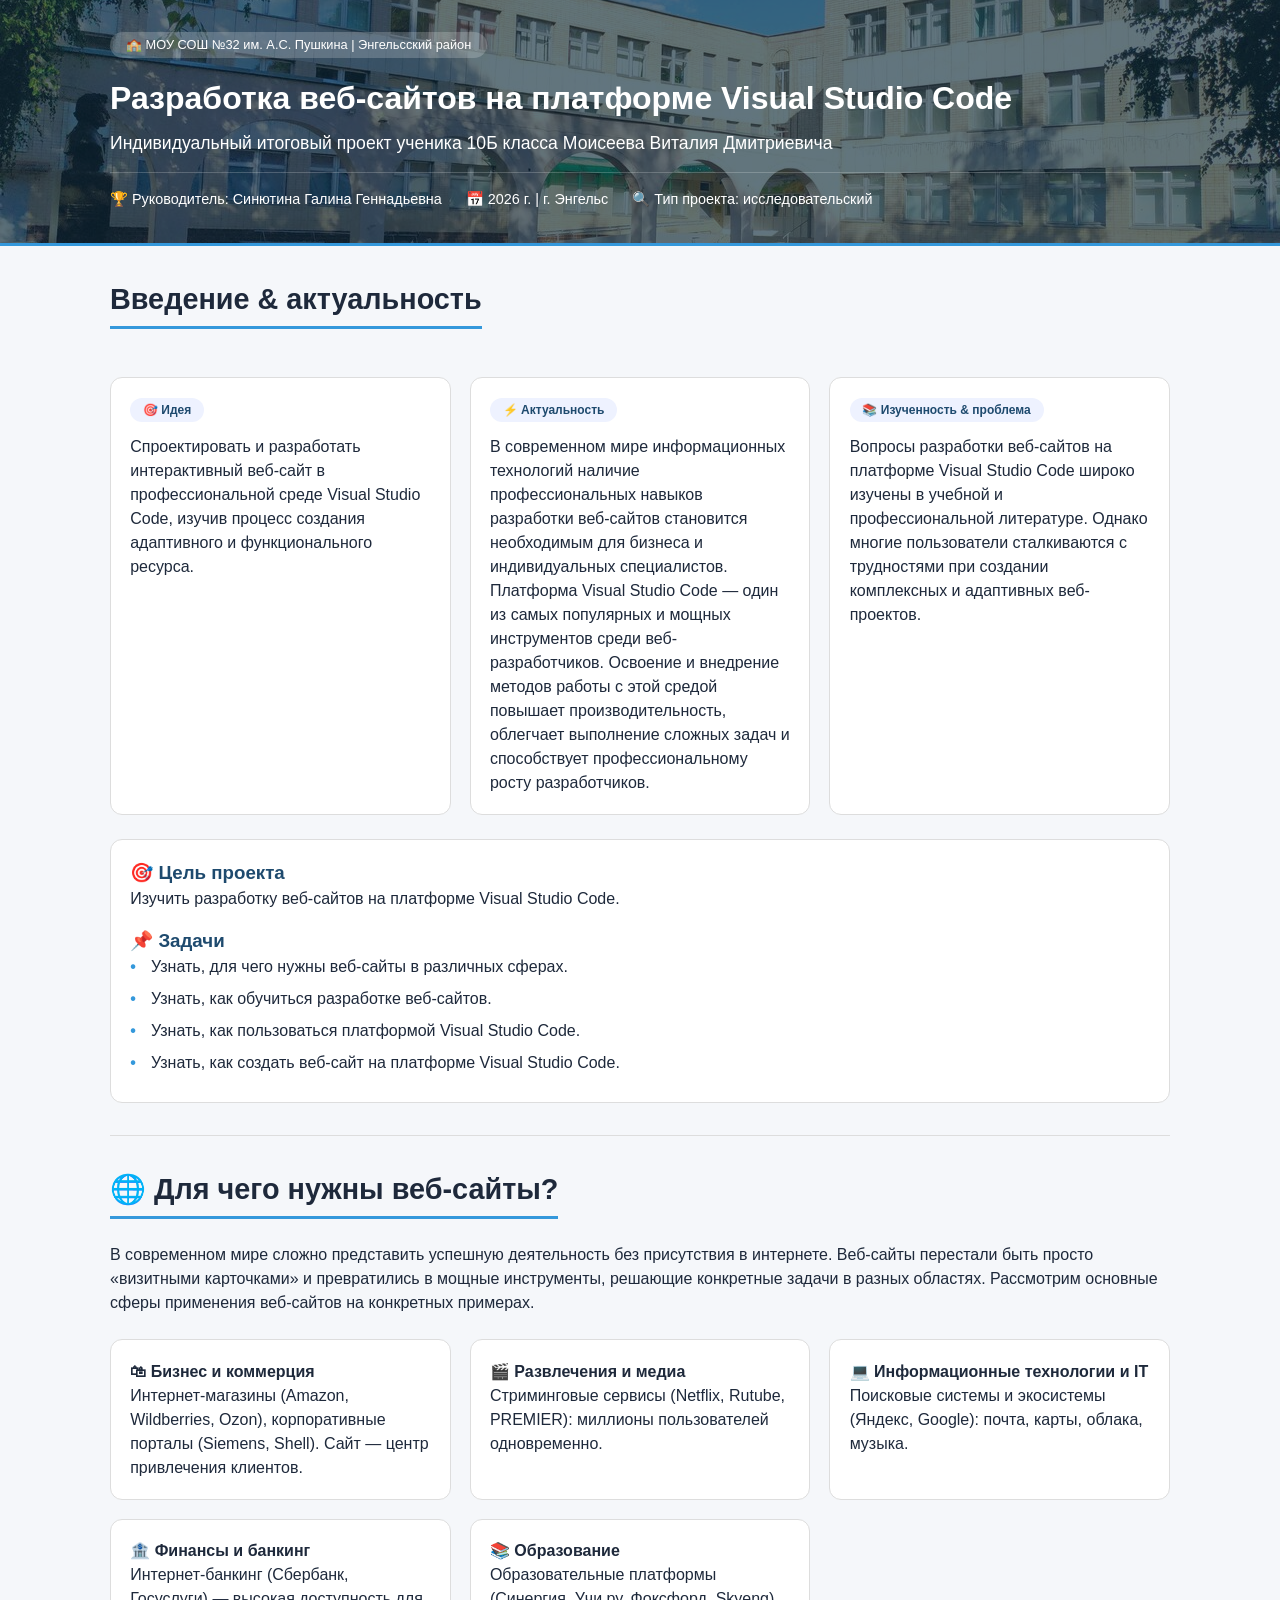
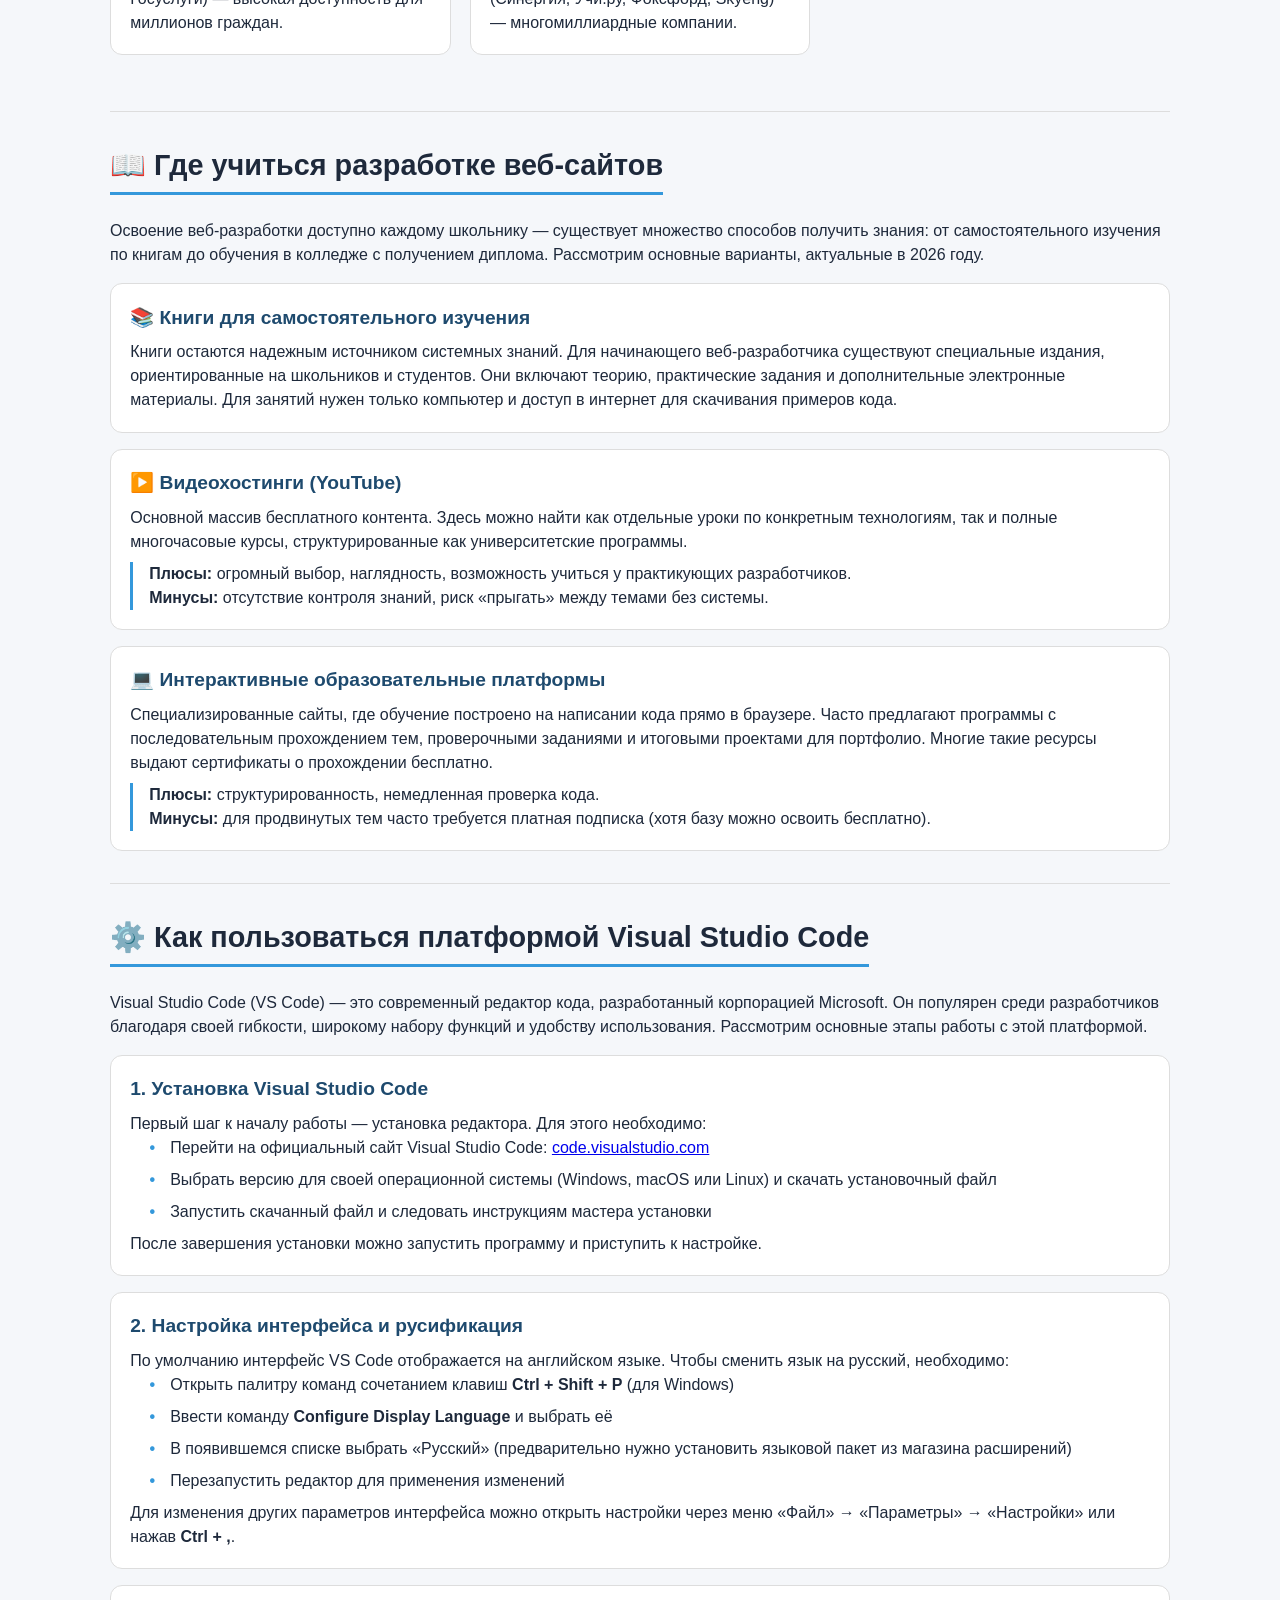
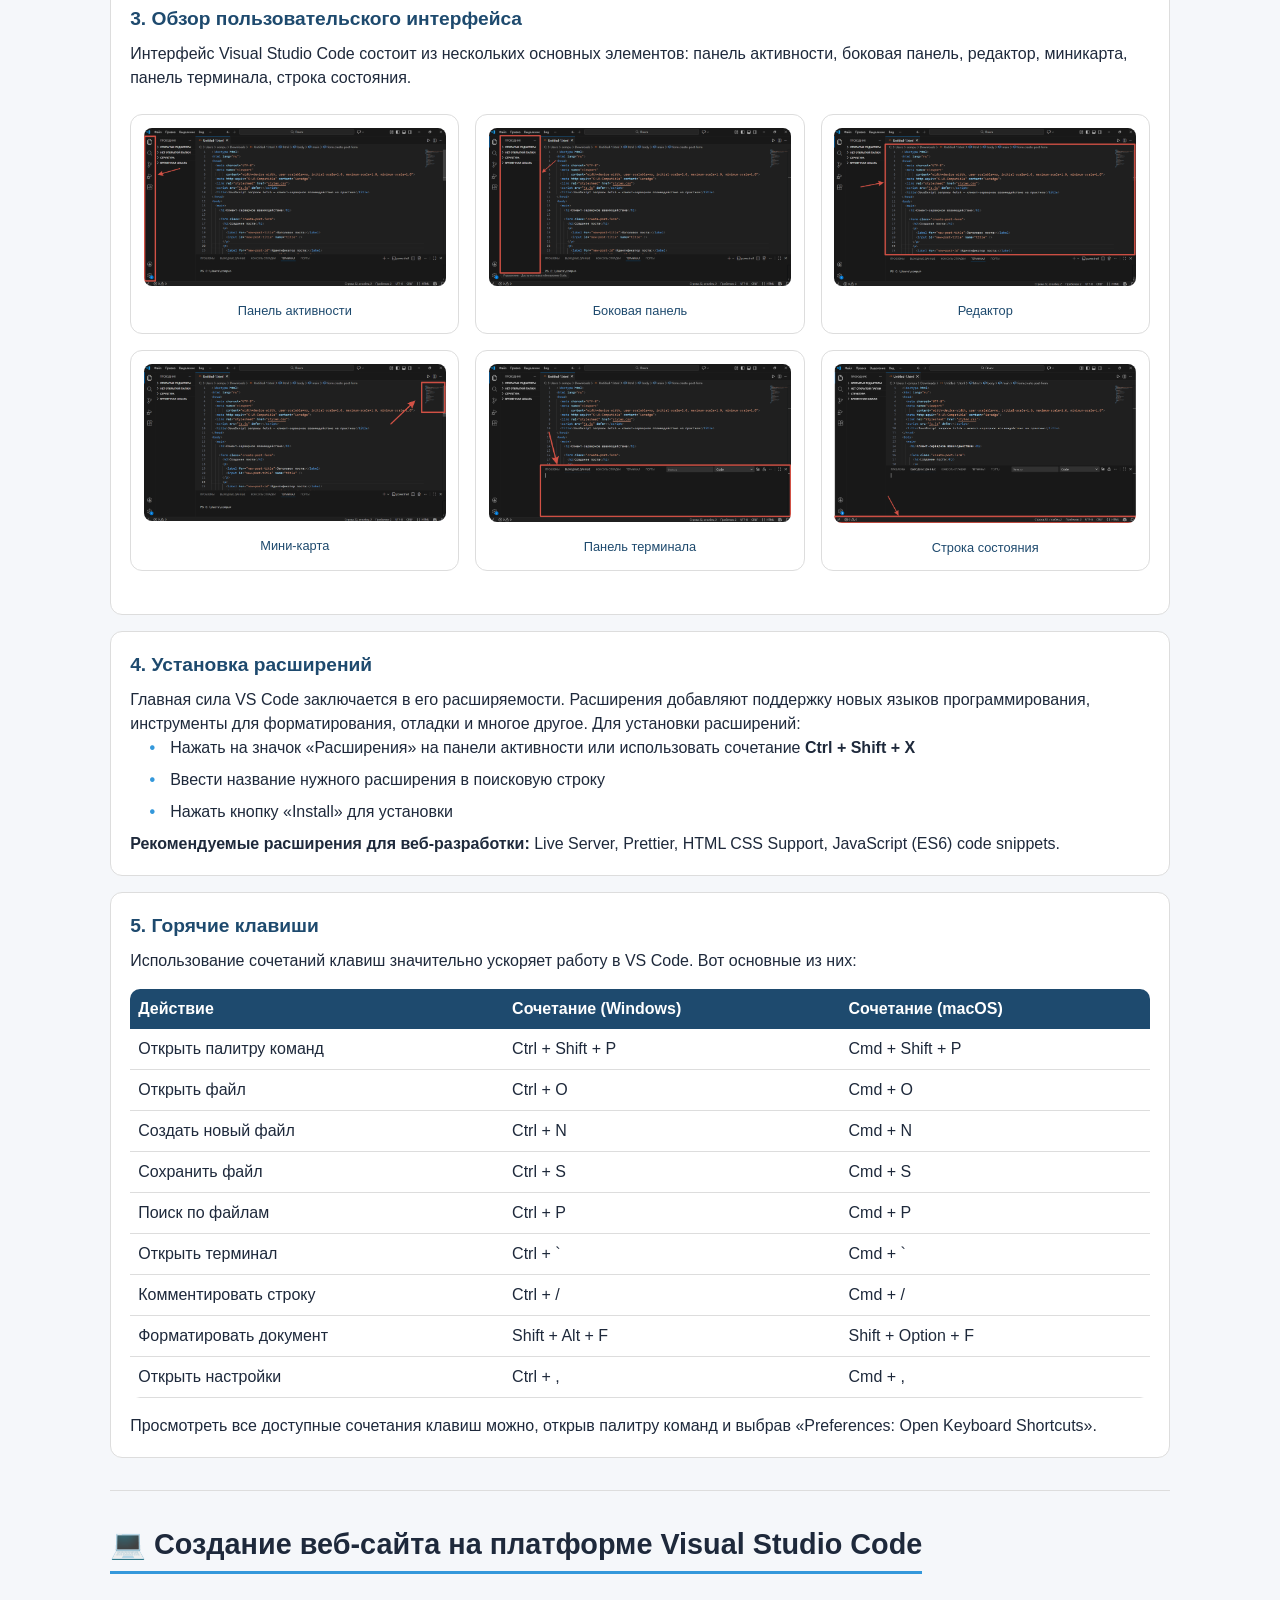
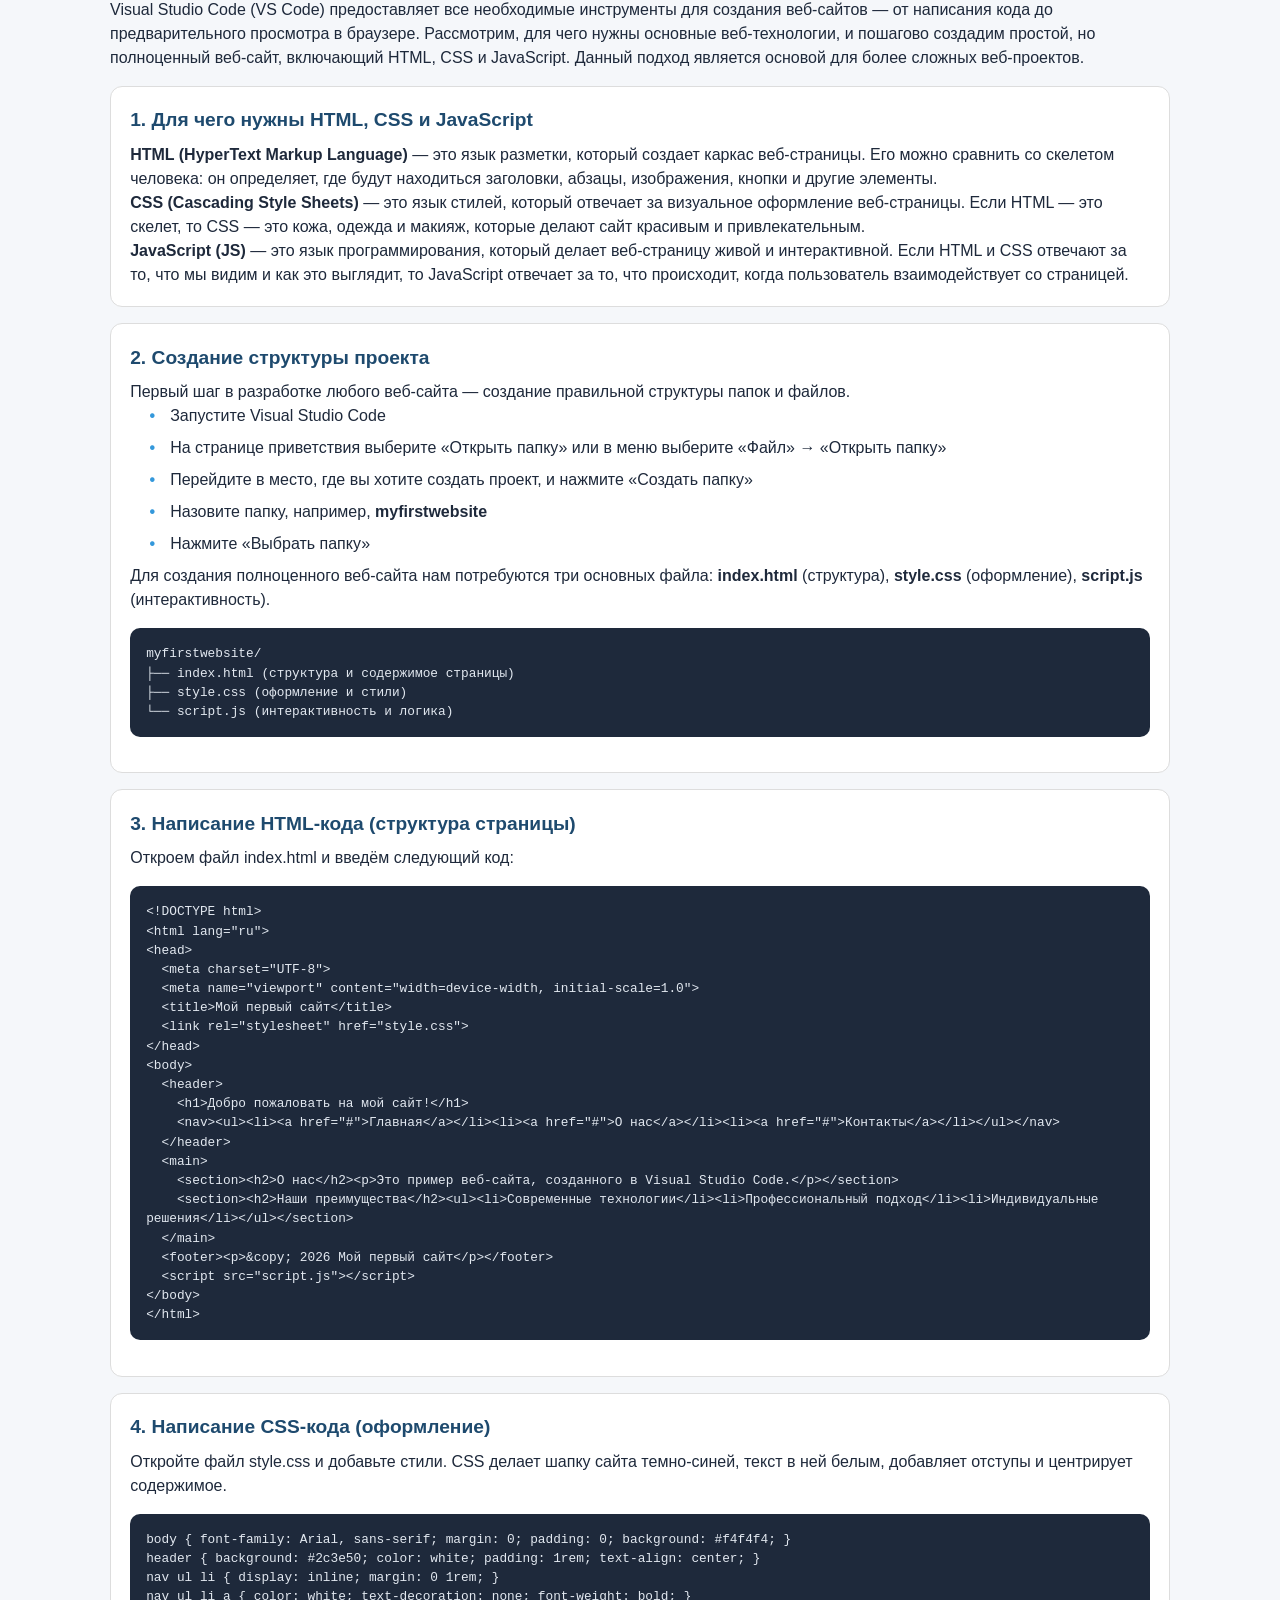
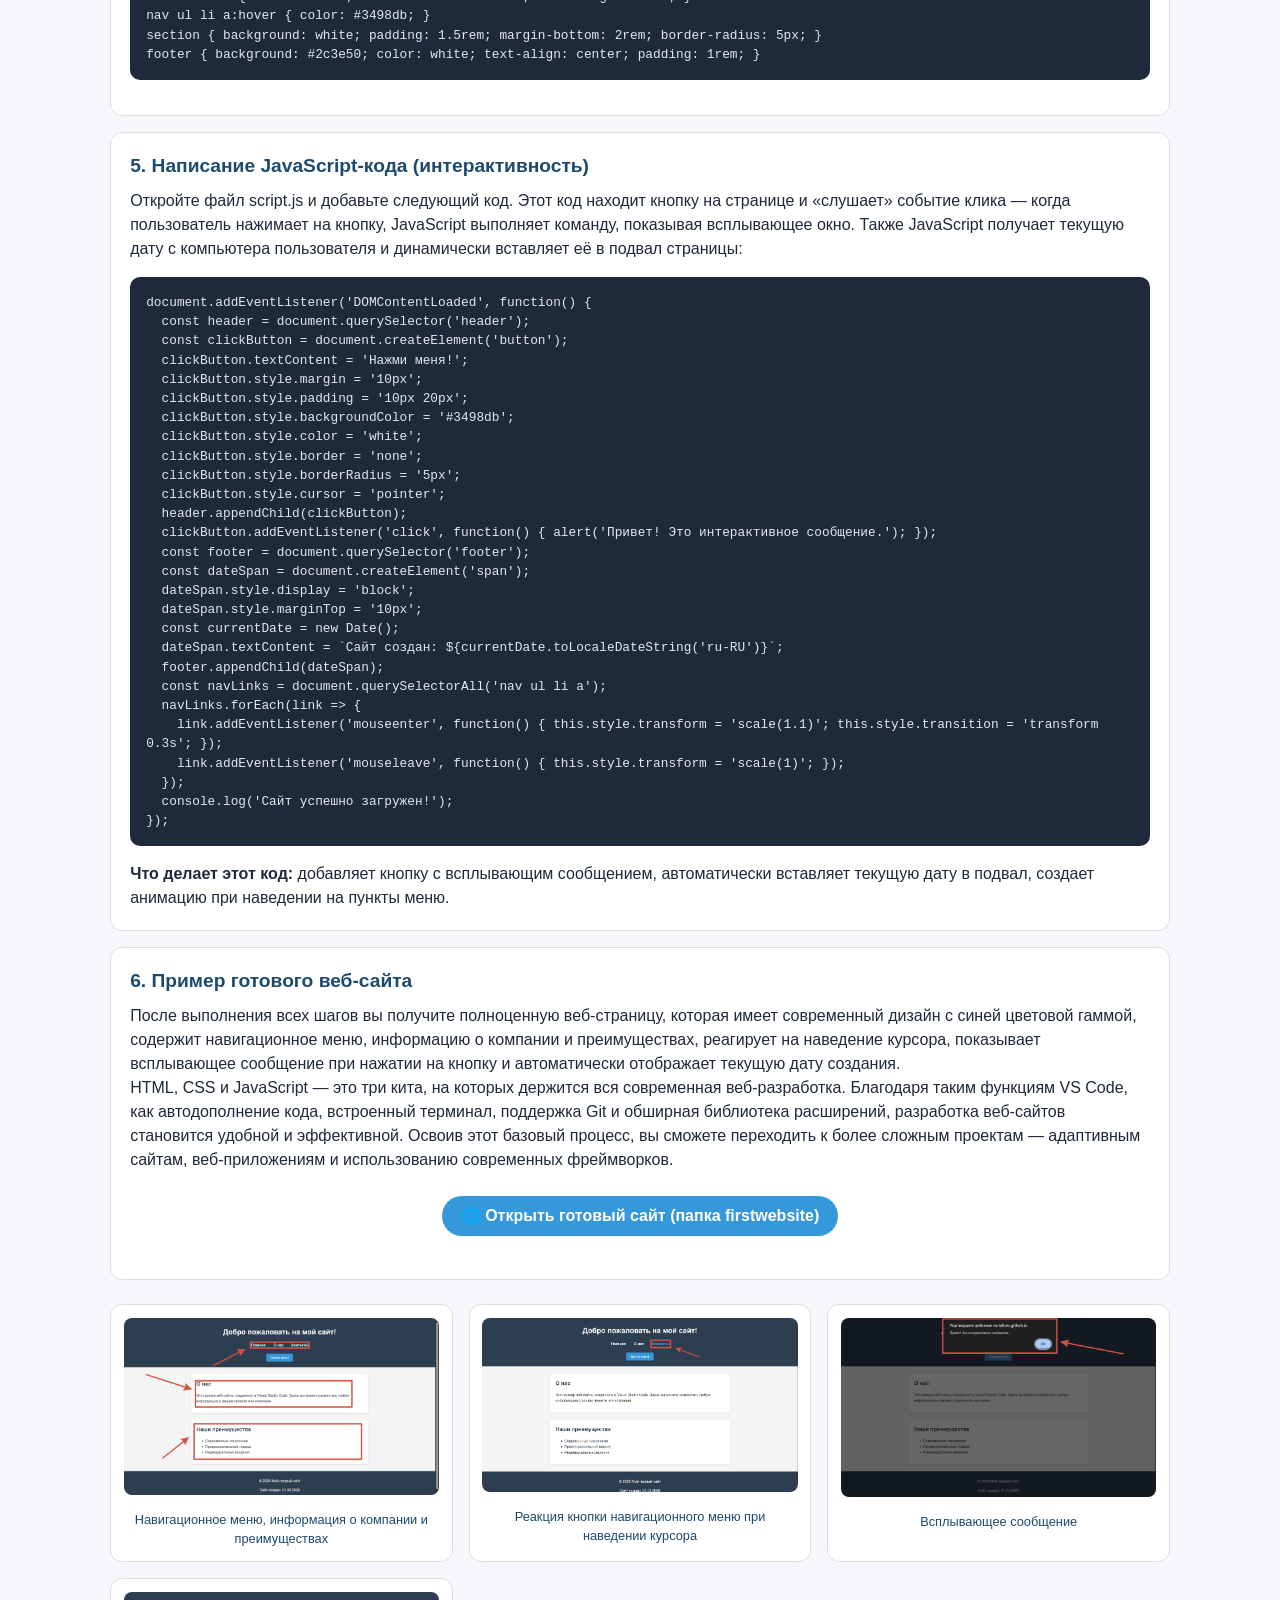
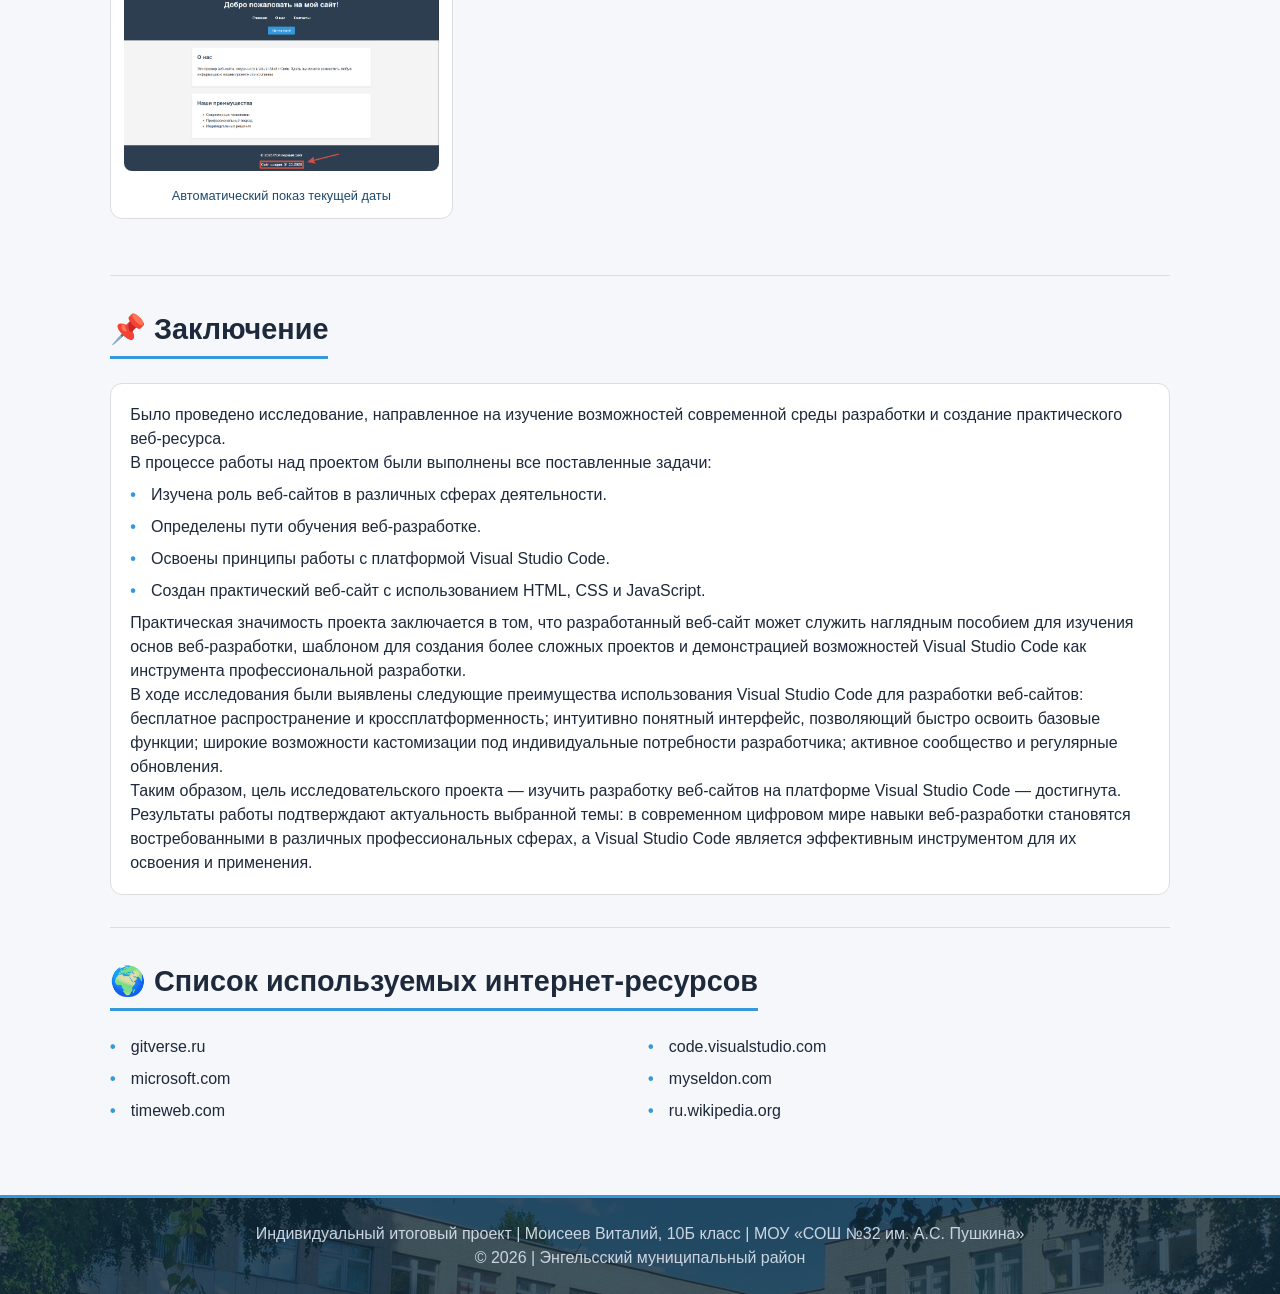
==== index.html @ 368de52a "Add files via upload" ====
<!DOCTYPE html>
<html lang="ru">
<head>
    <meta charset="UTF-8">
    <meta name="viewport" content="width=device-width, initial-scale=1.0">
    <title>Разработка веб-сайтов на платформе Visual Studio Code</title>
    <style>
        * {
            margin: 0;
            padding: 0;
            box-sizing: border-box;
        }

        body {
            font-family: 'Segoe UI', Arial, sans-serif;
            background: #f5f7fa;
            color: #1e293b;
            line-height: 1.5;
        }

        .container {
            max-width: 1100px;
            margin: 0 auto;
            padding: 0 20px;
        }
        .hero {
            position: relative;
            background: #0f2b3d;
            color: white;
            padding: 2rem 0;
            border-bottom: 3px solid #3498db;
            overflow: hidden;
        }
        .hero-bg {
            position: absolute;
            top: 0;
            left: 0;
            width: 100%;
            height: 100%;
            object-fit: cover;
            object-position: center 45%;
            opacity: 0.35;
            z-index: 0;
        }
        .hero .container {
            position: relative;
            z-index: 2;
        }
        .school-badge {
            display: inline-block;
            background: rgba(255,255,255,0.2);
            padding: 0.2rem 1rem;
            border-radius: 30px;
            font-size: 0.8rem;
            margin-bottom: 1rem;
        }
        .hero h1 {
            font-size: 2rem;
            font-weight: 600;
            margin-bottom: 0.5rem;
        }
        .hero-meta {
            display: flex;
            flex-wrap: wrap;
            gap: 1.5rem;
            margin-top: 1rem;
            padding-top: 1rem;
            border-top: 1px solid rgba(255,255,255,0.2);
            font-size: 0.9rem;
        }
        .section-title {
            font-size: 1.8rem;
            font-weight: 600;
            margin-bottom: 1.5rem;
            padding-bottom: 0.3rem;
            border-bottom: 3px solid #3498db;
            display: inline-block;
        }
        .card-grid {
            display: grid;
            grid-template-columns: repeat(auto-fit, minmax(260px, 1fr));
            gap: 1.2rem;
            margin: 1.5rem 0;
        }
        .card {
            background: white;
            border-radius: 12px;
            padding: 1.2rem;
            border: 1px solid #ddd;
        }
        .tech-badge {
            background: #eef2ff;
            display: inline-block;
            padding: 0.2rem 0.8rem;
            border-radius: 20px;
            font-size: 0.75rem;
            font-weight: 600;
            margin-bottom: 0.8rem;
            color: #1e4a6e;
        }
        .list-styled {
            list-style: none;
            padding-left: 0;
        }
        .list-styled li {
            margin-bottom: 0.5rem;
            padding-left: 1.3rem;
            position: relative;
        }
        .list-styled li::before {
            content: "•";
            color: #3498db;
            font-weight: bold;
            position: absolute;
            left: 0;
        }
        .learning-detail {
            background: white;
            border-radius: 12px;
            padding: 1.2rem;
            margin-top: 1rem;
            border: 1px solid #ddd;
        }
        .learning-detail h3 {
            color: #1e4a6e;
            margin-bottom: 0.5rem;
            font-size: 1.2rem;
        }
        .plus-minus {
            margin-top: 0.5rem;
            padding-left: 1rem;
            border-left: 3px solid #3498db;
        }
        .code-block {
            background: #1e293b;
            color: #e2e8f0;
            border-radius: 10px;
            padding: 1rem;
            font-family: 'Courier New', monospace;
            font-size: 0.8rem;
            overflow-x: auto;
            margin: 1rem 0;
        }
        .gallery {
            display: grid;
            grid-template-columns: repeat(auto-fit, minmax(280px, 1fr));
            gap: 1rem;
            margin: 1.5rem 0;
        }
        .screenshot-card {
            background: white;
            border-radius: 12px;
            padding: 0.8rem;
            border: 1px solid #ddd;
            text-align: center;
        }
        .screenshot-card img {
            width: 100%;
            max-height: 200px;
            object-fit: contain;
            border-radius: 8px;
            background: #f8fafc;
        }
        .screenshot-card .caption {
            font-size: 0.8rem;
            font-weight: 500;
            color: #1e4a6e;
            margin-top: 0.5rem;
        }
        .site-link {
            display: inline-block;
            background: #3498db;
            color: white;
            padding: 0.5rem 1.2rem;
            border-radius: 30px;
            text-decoration: none;
            font-weight: 600;
            margin: 0.5rem 0;
        }
        .site-link:hover {
            background: #2980b9;
        }
        .hotkeys-table {
            width: 100%;
            border-collapse: collapse;
            background: white;
            border-radius: 10px;
            overflow: hidden;
            margin: 1rem 0;
        }
        .hotkeys-table th {
            background: #1e4a6e;
            color: white;
            padding: 8px;
            text-align: left;
        }
        .hotkeys-table td {
            padding: 8px;
            border-bottom: 1px solid #ddd;
        }
        .footer {
            background: #0f2b3d;
            color: #cbd5e1;
            text-align: center;
            padding: 1.5rem 0;
            margin-top: 2rem;
            border-top: 3px solid #3498db;
            position: relative;
            overflow: hidden;
        }
        .footer-bg {
            position: absolute;
            top: 0;
            left: 0;
            width: 100%;
            height: 100%;
            object-fit: cover;
            object-position: center 30%;
            opacity: 0.2;
            z-index: 0;
        }
        .footer .container {
            position: relative;
            z-index: 2;
        }

        @media (max-width: 768px) {
            .hero h1 { font-size: 1.5rem; }
            .section-title { font-size: 1.4rem; }
        }
    </style>
</head>
<body>

<header class="hero">
    <img class="hero-bg" src="school32.jpg" alt="МОУ СОШ №32 им. А.С. Пушкина">
    <div class="container">
        <div class="school-badge">🏫 МОУ СОШ №32 им. А.С. Пушкина | Энгельсский район</div>
        <h1>Разработка веб-сайтов на платформе Visual Studio Code</h1>
        <p style="font-size: 1.1rem;">Индивидуальный итоговый проект ученика 10Б класса Моисеева Виталия Дмитриевича</p>
        <div class="hero-meta">
            <span>🏆 Руководитель: Синютина Галина Геннадьевна</span>
            <span>📅 2026 г. | г. Энгельс</span>
            <span>🔍 Тип проекта: исследовательский</span>
        </div>
    </div>
</header>

<main>
    <div class="container">
        <section style="padding: 2rem 0; border-bottom: 1px solid #ddd;">
            <h2 class="section-title">Введение & актуальность</h2>
            <div class="card-grid">
                <div class="card">
                    <div class="tech-badge">🎯 Идея</div>
                    <p>Спроектировать и разработать интерактивный веб-сайт в профессиональной среде Visual Studio Code, изучив процесс создания адаптивного и функционального ресурса.</p>
                </div>
                <div class="card">
                    <div class="tech-badge">⚡ Актуальность</div>
                    <p>В современном мире информационных технологий наличие профессиональных навыков разработки веб-сайтов становится необходимым для бизнеса и индивидуальных специалистов. Платформа Visual Studio Code — один из самых популярных и мощных инструментов среди веб-разработчиков. Освоение и внедрение методов работы с этой средой повышает производительность, облегчает выполнение сложных задач и способствует профессиональному росту разработчиков.</p>
                </div>
                <div class="card">
                    <div class="tech-badge">📚 Изученность & проблема</div>
                    <p>Вопросы разработки веб-сайтов на платформе Visual Studio Code широко изучены в учебной и профессиональной литературе. Однако многие пользователи сталкиваются с трудностями при создании комплексных и адаптивных веб-проектов.</p>
                </div>
            </div>
            <div style="background: white; border-radius: 12px; padding: 1.2rem; border: 1px solid #ddd;">
                <h3 style="color: #1e4a6e;">🎯 Цель проекта</h3>
                <p>Изучить разработку веб-сайтов на платформе Visual Studio Code.</p>
                <h3 style="color: #1e4a6e; margin-top: 1rem;">📌 Задачи</h3>
                <ul class="list-styled">
                    <li>Узнать, для чего нужны веб-сайты в различных сферах.</li>
                    <li>Узнать, как обучиться разработке веб-сайтов.</li>
                    <li>Узнать, как пользоваться платформой Visual Studio Code.</li>
                    <li>Узнать, как создать веб-сайт на платформе Visual Studio Code.</li>
                </ul>
            </div>
        </section>
        <section style="padding: 2rem 0; border-bottom: 1px solid #ddd;">
            <h2 class="section-title">🌐 Для чего нужны веб-сайты?</h2>
            <p>В современном мире сложно представить успешную деятельность без присутствия в интернете. Веб-сайты перестали быть просто «визитными карточками» и превратились в мощные инструменты, решающие конкретные задачи в разных областях. Рассмотрим основные сферы применения веб-сайтов на конкретных примерах.</p>
            <div class="card-grid">
                <div class="card"><strong>🛍 Бизнес и коммерция</strong><br>Интернет-магазины (Amazon, Wildberries, Ozon), корпоративные порталы (Siemens, Shell). Сайт — центр привлечения клиентов.</div>
                <div class="card"><strong>🎬 Развлечения и медиа</strong><br>Стриминговые сервисы (Netflix, Rutube, PREMIER): миллионы пользователей одновременно.</div>
                <div class="card"><strong>💻 Информационные технологии и IT</strong><br>Поисковые системы и экосистемы (Яндекс, Google): почта, карты, облака, музыка.</div>
                <div class="card"><strong>🏦 Финансы и банкинг</strong><br>Интернет-банкинг (Сбербанк, Госуслуги) — высокая доступность для миллионов граждан.</div>
                <div class="card"><strong>📚 Образование</strong><br>Образовательные платформы (Синергия, Учи.ру, Фоксфорд, Skyeng) — многомиллиардные компании.</div>
            </div>
        </section>
        <section style="padding: 2rem 0; border-bottom: 1px solid #ddd;">
            <h2 class="section-title">📖 Где учиться разработке веб-сайтов</h2>
            <p>Освоение веб-разработки доступно каждому школьнику — существует множество способов получить знания: от самостоятельного изучения по книгам до обучения в колледже с получением диплома. Рассмотрим основные варианты, актуальные в 2026 году.</p>
            
            <div class="learning-detail">
                <h3>📚 Книги для самостоятельного изучения</h3>
                <p>Книги остаются надежным источником системных знаний. Для начинающего веб-разработчика существуют специальные издания, ориентированные на школьников и студентов. Они включают теорию, практические задания и дополнительные электронные материалы. Для занятий нужен только компьютер и доступ в интернет для скачивания примеров кода.</p>
            </div>

            <div class="learning-detail">
                <h3>▶️ Видеохостинги (YouTube)</h3>
                <p>Основной массив бесплатного контента. Здесь можно найти как отдельные уроки по конкретным технологиям, так и полные многочасовые курсы, структурированные как университетские программы.</p>
                <div class="plus-minus">
                    <p><strong>Плюсы:</strong> огромный выбор, наглядность, возможность учиться у практикующих разработчиков.</p>
                    <p><strong>Минусы:</strong> отсутствие контроля знаний, риск «прыгать» между темами без системы.</p>
                </div>
            </div>

            <div class="learning-detail">
                <h3>💻 Интерактивные образовательные платформы</h3>
                <p>Специализированные сайты, где обучение построено на написании кода прямо в браузере. Часто предлагают программы с последовательным прохождением тем, проверочными заданиями и итоговыми проектами для портфолио. Многие такие ресурсы выдают сертификаты о прохождении бесплатно.</p>
                <div class="plus-minus">
                    <p><strong>Плюсы:</strong> структурированность, немедленная проверка кода.</p>
                    <p><strong>Минусы:</strong> для продвинутых тем часто требуется платная подписка (хотя базу можно освоить бесплатно).</p>
                </div>
            </div>
        </section>
        <section style="padding: 2rem 0; border-bottom: 1px solid #ddd;">
            <h2 class="section-title">⚙️ Как пользоваться платформой Visual Studio Code</h2>
            <p>Visual Studio Code (VS Code) — это современный редактор кода, разработанный корпорацией Microsoft. Он популярен среди разработчиков благодаря своей гибкости, широкому набору функций и удобству использования. Рассмотрим основные этапы работы с этой платформой.</p>
            
            <div class="learning-detail">
                <h3>1. Установка Visual Studio Code</h3>
                <p>Первый шаг к началу работы — установка редактора. Для этого необходимо:</p>
                <ol class="list-styled" style="margin-left: 1.2rem;">
                    <li>Перейти на официальный сайт Visual Studio Code: <a href="https://code.visualstudio.com/" target="_blank">code.visualstudio.com</a></li>
                    <li>Выбрать версию для своей операционной системы (Windows, macOS или Linux) и скачать установочный файл</li>
                    <li>Запустить скачанный файл и следовать инструкциям мастера установки</li>
                </ol>
                <p>После завершения установки можно запустить программу и приступить к настройке.</p>
            </div>

            <div class="learning-detail">
                <h3>2. Настройка интерфейса и русификация</h3>
                <p>По умолчанию интерфейс VS Code отображается на английском языке. Чтобы сменить язык на русский, необходимо:</p>
                <ol class="list-styled" style="margin-left: 1.2rem;">
                    <li>Открыть палитру команд сочетанием клавиш <strong>Ctrl + Shift + P</strong> (для Windows)</li>
                    <li>Ввести команду <strong>Configure Display Language</strong> и выбрать её</li>
                    <li>В появившемся списке выбрать «Русский» (предварительно нужно установить языковой пакет из магазина расширений)</li>
                    <li>Перезапустить редактор для применения изменений</li>
                </ol>
                <p>Для изменения других параметров интерфейса можно открыть настройки через меню «Файл» → «Параметры» → «Настройки» или нажав <strong>Ctrl + ,</strong>.</p>
            </div>

            <div class="learning-detail">
                <h3>3. Обзор пользовательского интерфейса</h3>
                <p>Интерфейс Visual Studio Code состоит из нескольких основных элементов: панель активности, боковая панель, редактор, миникарта, панель терминала, строка состояния.</p>
                <div class="gallery">
                    <div class="screenshot-card"><img src="1.png" alt="Панель активности" onerror="this.style.display='none'"><div class="caption">Панель активности</div></div>
                    <div class="screenshot-card"><img src="2.png" alt="Боковая панель" onerror="this.style.display='none'"><div class="caption">Боковая панель</div></div>
                    <div class="screenshot-card"><img src="3.png" alt="Редактор" onerror="this.style.display='none'"><div class="caption">Редактор</div></div>
                    <div class="screenshot-card"><img src="4.png" alt="Мини-карта" onerror="this.style.display='none'"><div class="caption">Мини-карта</div></div>
                    <div class="screenshot-card"><img src="5.png" alt="Панель терминала" onerror="this.style.display='none'"><div class="caption">Панель терминала</div></div>
                    <div class="screenshot-card"><img src="6.png" alt="Строка состояния" onerror="this.style.display='none'"><div class="caption">Строка состояния</div></div>
                </div>
            </div>

            <div class="learning-detail">
                <h3>4. Установка расширений</h3>
                <p>Главная сила VS Code заключается в его расширяемости. Расширения добавляют поддержку новых языков программирования, инструменты для форматирования, отладки и многое другое. Для установки расширений:</p>
                <ol class="list-styled" style="margin-left: 1.2rem;">
                    <li>Нажать на значок «Расширения» на панели активности или использовать сочетание <strong>Ctrl + Shift + X</strong></li>
                    <li>Ввести название нужного расширения в поисковую строку</li>
                    <li>Нажать кнопку «Install» для установки</li>
                </ol>
                <p><strong>Рекомендуемые расширения для веб-разработки:</strong> Live Server, Prettier, HTML CSS Support, JavaScript (ES6) code snippets.</p>
            </div>

            <div class="learning-detail">
                <h3>5. Горячие клавиши</h3>
                <p>Использование сочетаний клавиш значительно ускоряет работу в VS Code. Вот основные из них:</p>
                <table class="hotkeys-table">
                    <thead><tr><th>Действие</th><th>Сочетание (Windows)</th><th>Сочетание (macOS)</th></tr></thead>
                    <tbody>
                        <tr><td>Открыть палитру команд</td><td>Ctrl + Shift + P</td><td>Cmd + Shift + P</td></tr>
                        <tr><td>Открыть файл</td><td>Ctrl + O</td><td>Cmd + O</td></tr>
                        <tr><td>Создать новый файл</td><td>Ctrl + N</td><td>Cmd + N</td></tr>
                        <tr><td>Сохранить файл</td><td>Ctrl + S</td><td>Cmd + S</td></tr>
                        <tr><td>Поиск по файлам</td><td>Ctrl + P</td><td>Cmd + P</td></tr>
                        <tr><td>Открыть терминал</td><td>Ctrl + `</td><td>Cmd + `</td></tr>
                        <tr><td>Комментировать строку</td><td>Ctrl + /</td><td>Cmd + /</td></tr>
                        <tr><td>Форматировать документ</td><td>Shift + Alt + F</td><td>Shift + Option + F</td></tr>
                        <tr><td>Открыть настройки</td><td>Ctrl + ,</td><td>Cmd + ,</td></tr>
                    </tbody>
                </table>
                <p>Просмотреть все доступные сочетания клавиш можно, открыв палитру команд и выбрав «Preferences: Open Keyboard Shortcuts».</p>
            </div>
        </section>
        <section style="padding: 2rem 0; border-bottom: 1px solid #ddd;">
            <h2 class="section-title">💻 Создание веб-сайта на платформе Visual Studio Code</h2>
            <p>Visual Studio Code (VS Code) предоставляет все необходимые инструменты для создания веб-сайтов — от написания кода до предварительного просмотра в браузере. Рассмотрим, для чего нужны основные веб-технологии, и пошагово создадим простой, но полноценный веб-сайт, включающий HTML, CSS и JavaScript. Данный подход является основой для более сложных веб-проектов.</p>
            
            <div class="learning-detail">
                <h3>1. Для чего нужны HTML, CSS и JavaScript</h3>
                <p><strong>HTML (HyperText Markup Language)</strong> — это язык разметки, который создает каркас веб-страницы. Его можно сравнить со скелетом человека: он определяет, где будут находиться заголовки, абзацы, изображения, кнопки и другие элементы.</p>
                <p><strong>CSS (Cascading Style Sheets)</strong> — это язык стилей, который отвечает за визуальное оформление веб-страницы. Если HTML — это скелет, то CSS — это кожа, одежда и макияж, которые делают сайт красивым и привлекательным.</p>
                <p><strong>JavaScript (JS)</strong> — это язык программирования, который делает веб-страницу живой и интерактивной. Если HTML и CSS отвечают за то, что мы видим и как это выглядит, то JavaScript отвечает за то, что происходит, когда пользователь взаимодействует со страницей.</p>
            </div>

            <div class="learning-detail">
                <h3>2. Создание структуры проекта</h3>
                <p>Первый шаг в разработке любого веб-сайта — создание правильной структуры папок и файлов.</p>
                <ol class="list-styled" style="margin-left: 1.2rem;">
                    <li>Запустите Visual Studio Code</li>
                    <li>На странице приветствия выберите «Открыть папку» или в меню выберите «Файл» → «Открыть папку»</li>
                    <li>Перейдите в место, где вы хотите создать проект, и нажмите «Создать папку»</li>
                    <li>Назовите папку, например, <strong>myfirstwebsite</strong></li>
                    <li>Нажмите «Выбрать папку»</li>
                </ol>
                <p>Для создания полноценного веб-сайта нам потребуются три основных файла: <strong>index.html</strong> (структура), <strong>style.css</strong> (оформление), <strong>script.js</strong> (интерактивность).</p>
                <div class="code-block">
                    myfirstwebsite/<br>
                    ├── index.html   (структура и содержимое страницы)<br>
                    ├── style.css    (оформление и стили)<br>
                    └── script.js    (интерактивность и логика)
                </div>
            </div>

            <div class="learning-detail">
                <h3>3. Написание HTML-кода (структура страницы)</h3>
                <p>Откроем файл index.html и введём следующий код:</p>
                <div class="code-block">
                    &lt;!DOCTYPE html&gt;<br>
                    &lt;html lang="ru"&gt;<br>
                    &lt;head&gt;<br>
                    &nbsp;&nbsp;&lt;meta charset="UTF-8"&gt;<br>
                    &nbsp;&nbsp;&lt;meta name="viewport" content="width=device-width, initial-scale=1.0"&gt;<br>
                    &nbsp;&nbsp;&lt;title&gt;Мой первый сайт&lt;/title&gt;<br>
                    &nbsp;&nbsp;&lt;link rel="stylesheet" href="style.css"&gt;<br>
                    &lt;/head&gt;<br>
                    &lt;body&gt;<br>
                    &nbsp;&nbsp;&lt;header&gt;<br>
                    &nbsp;&nbsp;&nbsp;&nbsp;&lt;h1&gt;Добро пожаловать на мой сайт!&lt;/h1&gt;<br>
                    &nbsp;&nbsp;&nbsp;&nbsp;&lt;nav&gt;&lt;ul&gt;&lt;li&gt;&lt;a href="#"&gt;Главная&lt;/a&gt;&lt;/li&gt;&lt;li&gt;&lt;a href="#"&gt;О нас&lt;/a&gt;&lt;/li&gt;&lt;li&gt;&lt;a href="#"&gt;Контакты&lt;/a&gt;&lt;/li&gt;&lt;/ul&gt;&lt;/nav&gt;<br>
                    &nbsp;&nbsp;&lt;/header&gt;<br>
                    &nbsp;&nbsp;&lt;main&gt;<br>
                    &nbsp;&nbsp;&nbsp;&nbsp;&lt;section&gt;&lt;h2&gt;О нас&lt;/h2&gt;&lt;p&gt;Это пример веб-сайта, созданного в Visual Studio Code.&lt;/p&gt;&lt;/section&gt;<br>
                    &nbsp;&nbsp;&nbsp;&nbsp;&lt;section&gt;&lt;h2&gt;Наши преимущества&lt;/h2&gt;&lt;ul&gt;&lt;li&gt;Современные технологии&lt;/li&gt;&lt;li&gt;Профессиональный подход&lt;/li&gt;&lt;li&gt;Индивидуальные решения&lt;/li&gt;&lt;/ul&gt;&lt;/section&gt;<br>
                    &nbsp;&nbsp;&lt;/main&gt;<br>
                    &nbsp;&nbsp;&lt;footer&gt;&lt;p&gt;&amp;copy; 2026 Мой первый сайт&lt;/p&gt;&lt;/footer&gt;<br>
                    &nbsp;&nbsp;&lt;script src="script.js"&gt;&lt;/script&gt;<br>
                    &lt;/body&gt;<br>
                    &lt;/html&gt;
                </div>
            </div>

            <div class="learning-detail">
                <h3>4. Написание CSS-кода (оформление)</h3>
                <p>Откройте файл style.css и добавьте стили. CSS делает шапку сайта темно-синей, текст в ней белым, добавляет отступы и центрирует содержимое.</p>
                <div class="code-block">
                    body { font-family: Arial, sans-serif; margin: 0; padding: 0; background: #f4f4f4; }<br>
                    header { background: #2c3e50; color: white; padding: 1rem; text-align: center; }<br>
                    nav ul li { display: inline; margin: 0 1rem; }<br>
                    nav ul li a { color: white; text-decoration: none; font-weight: bold; }<br>
                    nav ul li a:hover { color: #3498db; }<br>
                    section { background: white; padding: 1.5rem; margin-bottom: 2rem; border-radius: 5px; }<br>
                    footer { background: #2c3e50; color: white; text-align: center; padding: 1rem; }
                </div>
            </div>

            <div class="learning-detail">
                <h3>5. Написание JavaScript-кода (интерактивность)</h3>
                <p>Откройте файл script.js и добавьте следующий код. Этот код находит кнопку на странице и «слушает» событие клика — когда пользователь нажимает на кнопку, JavaScript выполняет команду, показывая всплывающее окно. Также JavaScript получает текущую дату с компьютера пользователя и динамически вставляет её в подвал страницы:</p>
                <div class="code-block">
                    document.addEventListener('DOMContentLoaded', function() {<br>
                    &nbsp;&nbsp;const header = document.querySelector('header');<br>
                    &nbsp;&nbsp;const clickButton = document.createElement('button');<br>
                    &nbsp;&nbsp;clickButton.textContent = 'Нажми меня!';<br>
                    &nbsp;&nbsp;clickButton.style.margin = '10px';<br>
                    &nbsp;&nbsp;clickButton.style.padding = '10px 20px';<br>
                    &nbsp;&nbsp;clickButton.style.backgroundColor = '#3498db';<br>
                    &nbsp;&nbsp;clickButton.style.color = 'white';<br>
                    &nbsp;&nbsp;clickButton.style.border = 'none';<br>
                    &nbsp;&nbsp;clickButton.style.borderRadius = '5px';<br>
                    &nbsp;&nbsp;clickButton.style.cursor = 'pointer';<br>
                    &nbsp;&nbsp;header.appendChild(clickButton);<br>
                    &nbsp;&nbsp;clickButton.addEventListener('click', function() { alert('Привет! Это интерактивное сообщение.'); });<br>
                    &nbsp;&nbsp;const footer = document.querySelector('footer');<br>
                    &nbsp;&nbsp;const dateSpan = document.createElement('span');<br>
                    &nbsp;&nbsp;dateSpan.style.display = 'block';<br>
                    &nbsp;&nbsp;dateSpan.style.marginTop = '10px';<br>
                    &nbsp;&nbsp;const currentDate = new Date();<br>
                    &nbsp;&nbsp;dateSpan.textContent = `Сайт создан: ${currentDate.toLocaleDateString('ru-RU')}`;<br>
                    &nbsp;&nbsp;footer.appendChild(dateSpan);<br>
                    &nbsp;&nbsp;const navLinks = document.querySelectorAll('nav ul li a');<br>
                    &nbsp;&nbsp;navLinks.forEach(link => {<br>
                    &nbsp;&nbsp;&nbsp;&nbsp;link.addEventListener('mouseenter', function() { this.style.transform = 'scale(1.1)'; this.style.transition = 'transform 0.3s'; });<br>
                    &nbsp;&nbsp;&nbsp;&nbsp;link.addEventListener('mouseleave', function() { this.style.transform = 'scale(1)'; });<br>
                    &nbsp;&nbsp;});<br>
                    &nbsp;&nbsp;console.log('Сайт успешно загружен!');<br>
                    });
                </div>
                <p><strong>Что делает этот код:</strong> добавляет кнопку с всплывающим сообщением, автоматически вставляет текущую дату в подвал, создает анимацию при наведении на пункты меню.</p>
            </div>

            <div class="learning-detail">
                <h3>6. Пример готового веб-сайта</h3>
                <p>После выполнения всех шагов вы получите полноценную веб-страницу, которая имеет современный дизайн с синей цветовой гаммой, содержит навигационное меню, информацию о компании и преимуществах, реагирует на наведение курсора, показывает всплывающее сообщение при нажатии на кнопку и автоматически отображает текущую дату создания.</p>
                <p>HTML, CSS и JavaScript — это три кита, на которых держится вся современная веб-разработка. Благодаря таким функциям VS Code, как автодополнение кода, встроенный терминал, поддержка Git и обширная библиотека расширений, разработка веб-сайтов становится удобной и эффективной. Освоив этот базовый процесс, вы сможете переходить к более сложным проектам — адаптивным сайтам, веб-приложениям и использованию современных фреймворков.</p>
                <p style="text-align: center; margin: 1rem 0;">
                    <a href="firstwebsite/index.html" class="site-link">🌐 Открыть готовый сайт (папка firstwebsite)</a>
                </p>
            </div>

            <div class="gallery">
                <div class="screenshot-card"><img src="p1.png" alt="Навигационное меню" onerror="this.style.display='none'"><div class="caption">Навигационное меню, информация о компании и преимуществах</div></div>
                <div class="screenshot-card"><img src="p2.png" alt="Реакция при наведении" onerror="this.style.display='none'"><div class="caption">Реакция кнопки навигационного меню при наведении курсора</div></div>
                <div class="screenshot-card"><img src="p3.png" alt="Всплывающее сообщение" onerror="this.style.display='none'"><div class="caption">Всплывающее сообщение</div></div>
                <div class="screenshot-card"><img src="p4.png" alt="Автоматическая дата" onerror="this.style.display='none'"><div class="caption">Автоматический показ текущей даты</div></div>
            </div>
        </section>
        <section style="padding: 2rem 0; border-bottom: 1px solid #ddd;">
            <h2 class="section-title">📌 Заключение</h2>
            <div style="background: white; border-radius: 12px; padding: 1.2rem; border: 1px solid #ddd;">
                <p>Было проведено исследование, направленное на изучение возможностей современной среды разработки и создание практического веб-ресурса.</p>
                <p>В процессе работы над проектом были выполнены все поставленные задачи:</p>
                <ul class="list-styled" style="margin: 0.5rem 0;">
                    <li>Изучена роль веб-сайтов в различных сферах деятельности.</li>
                    <li>Определены пути обучения веб-разработке.</li>
                    <li>Освоены принципы работы с платформой Visual Studio Code.</li>
                    <li>Создан практический веб-сайт с использованием HTML, CSS и JavaScript.</li>
                </ul>
                <p>Практическая значимость проекта заключается в том, что разработанный веб-сайт может служить наглядным пособием для изучения основ веб-разработки, шаблоном для создания более сложных проектов и демонстрацией возможностей Visual Studio Code как инструмента профессиональной разработки.</p>
                <p>В ходе исследования были выявлены следующие преимущества использования Visual Studio Code для разработки веб-сайтов: бесплатное распространение и кроссплатформенность; интуитивно понятный интерфейс, позволяющий быстро освоить базовые функции; широкие возможности кастомизации под индивидуальные потребности разработчика; активное сообщество и регулярные обновления.</p>
                <p>Таким образом, цель исследовательского проекта — изучить разработку веб-сайтов на платформе Visual Studio Code — достигнута. Результаты работы подтверждают актуальность выбранной темы: в современном цифровом мире навыки веб-разработки становятся востребованными в различных профессиональных сферах, а Visual Studio Code является эффективным инструментом для их освоения и применения.</p>
            </div>
        </section>
        <section style="padding: 2rem 0;">
            <h2 class="section-title">🌍 Список используемых интернет-ресурсов</h2>
            <ul class="list-styled" style="columns: 2;">
                <li>gitverse.ru</li><li>microsoft.com</li><li>timeweb.com</li>
                <li>code.visualstudio.com</li><li>myseldon.com</li><li>ru.wikipedia.org</li>
            </ul>
        </section>
    </div>
</main>

<footer class="footer">
    <img class="footer-bg" src="school32.jpg" alt="Школа">
    <div class="container">
        <p>Индивидуальный итоговый проект | Моисеев Виталий, 10Б класс | МОУ «СОШ №32 им. А.С. Пушкина»</p>
        <p>© 2026 | Энгельсский муниципальный район</p>
    </div>
</footer>

</body>
</html>
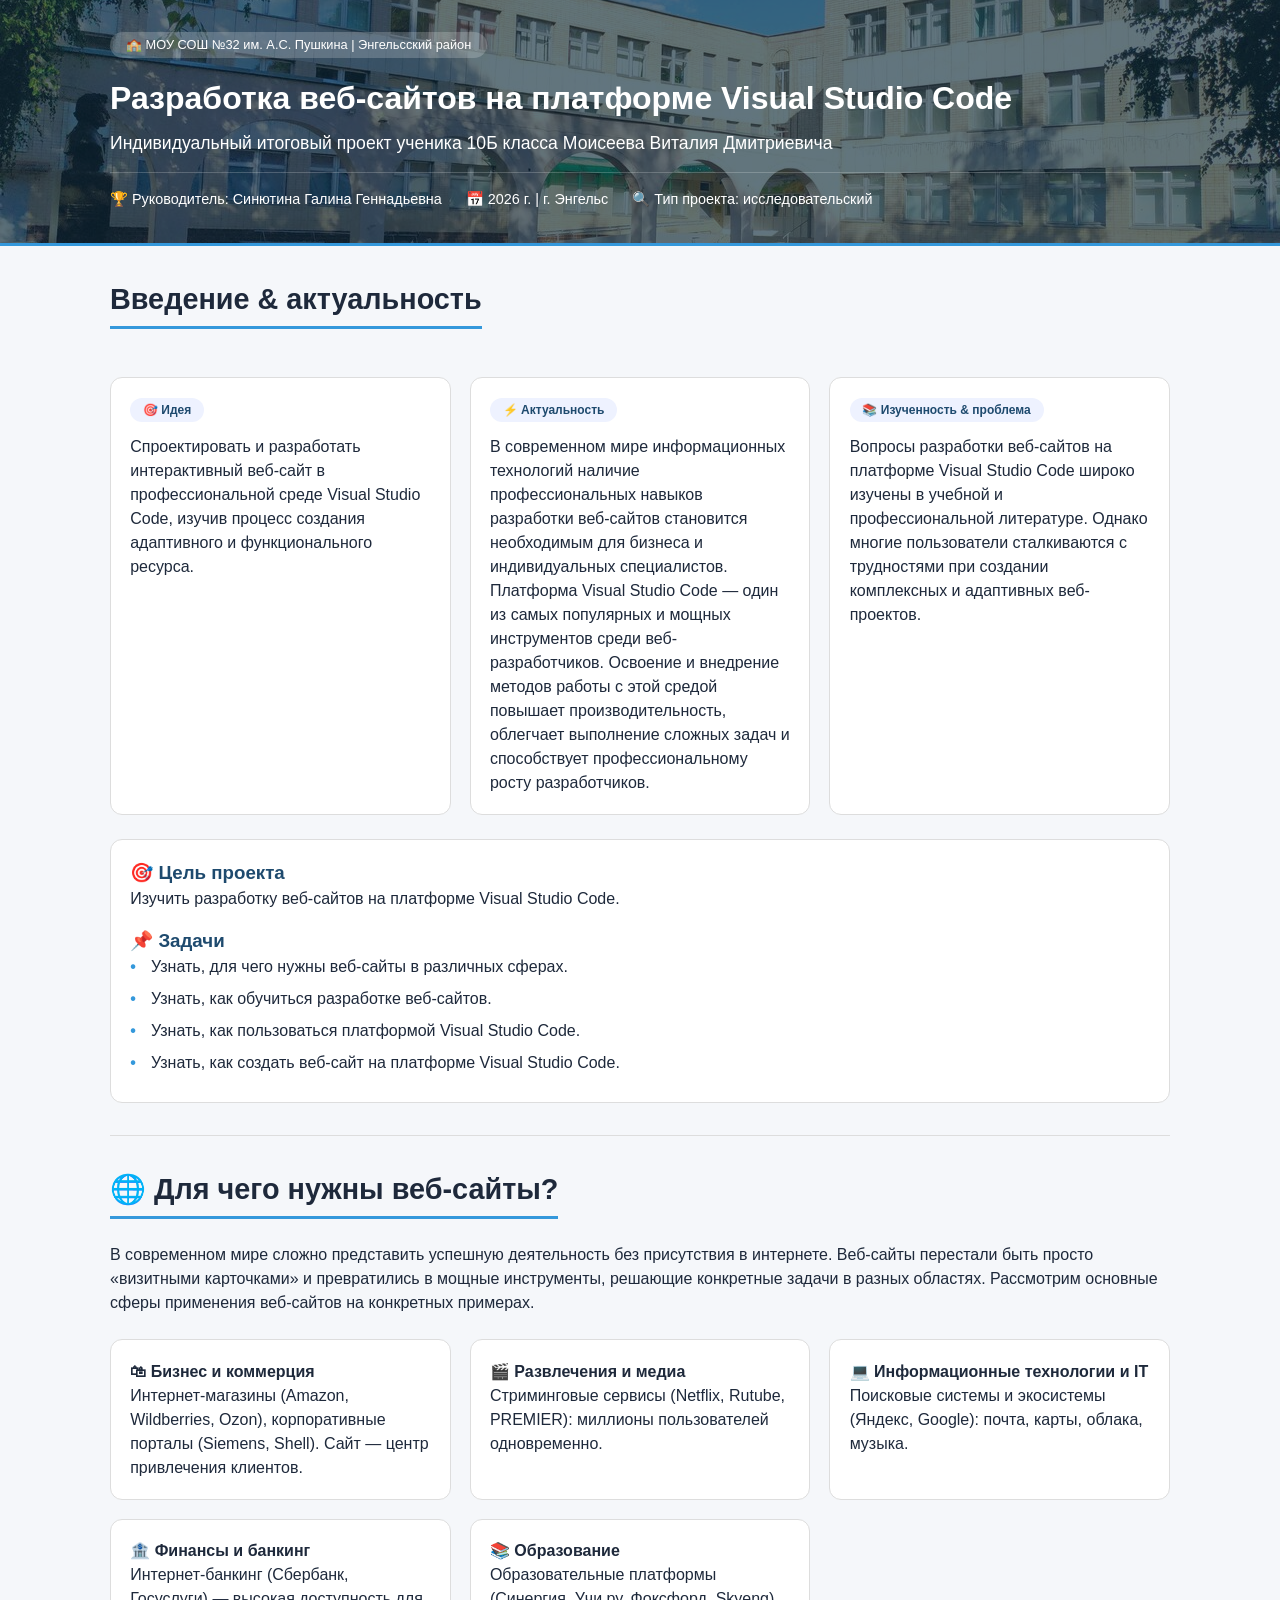
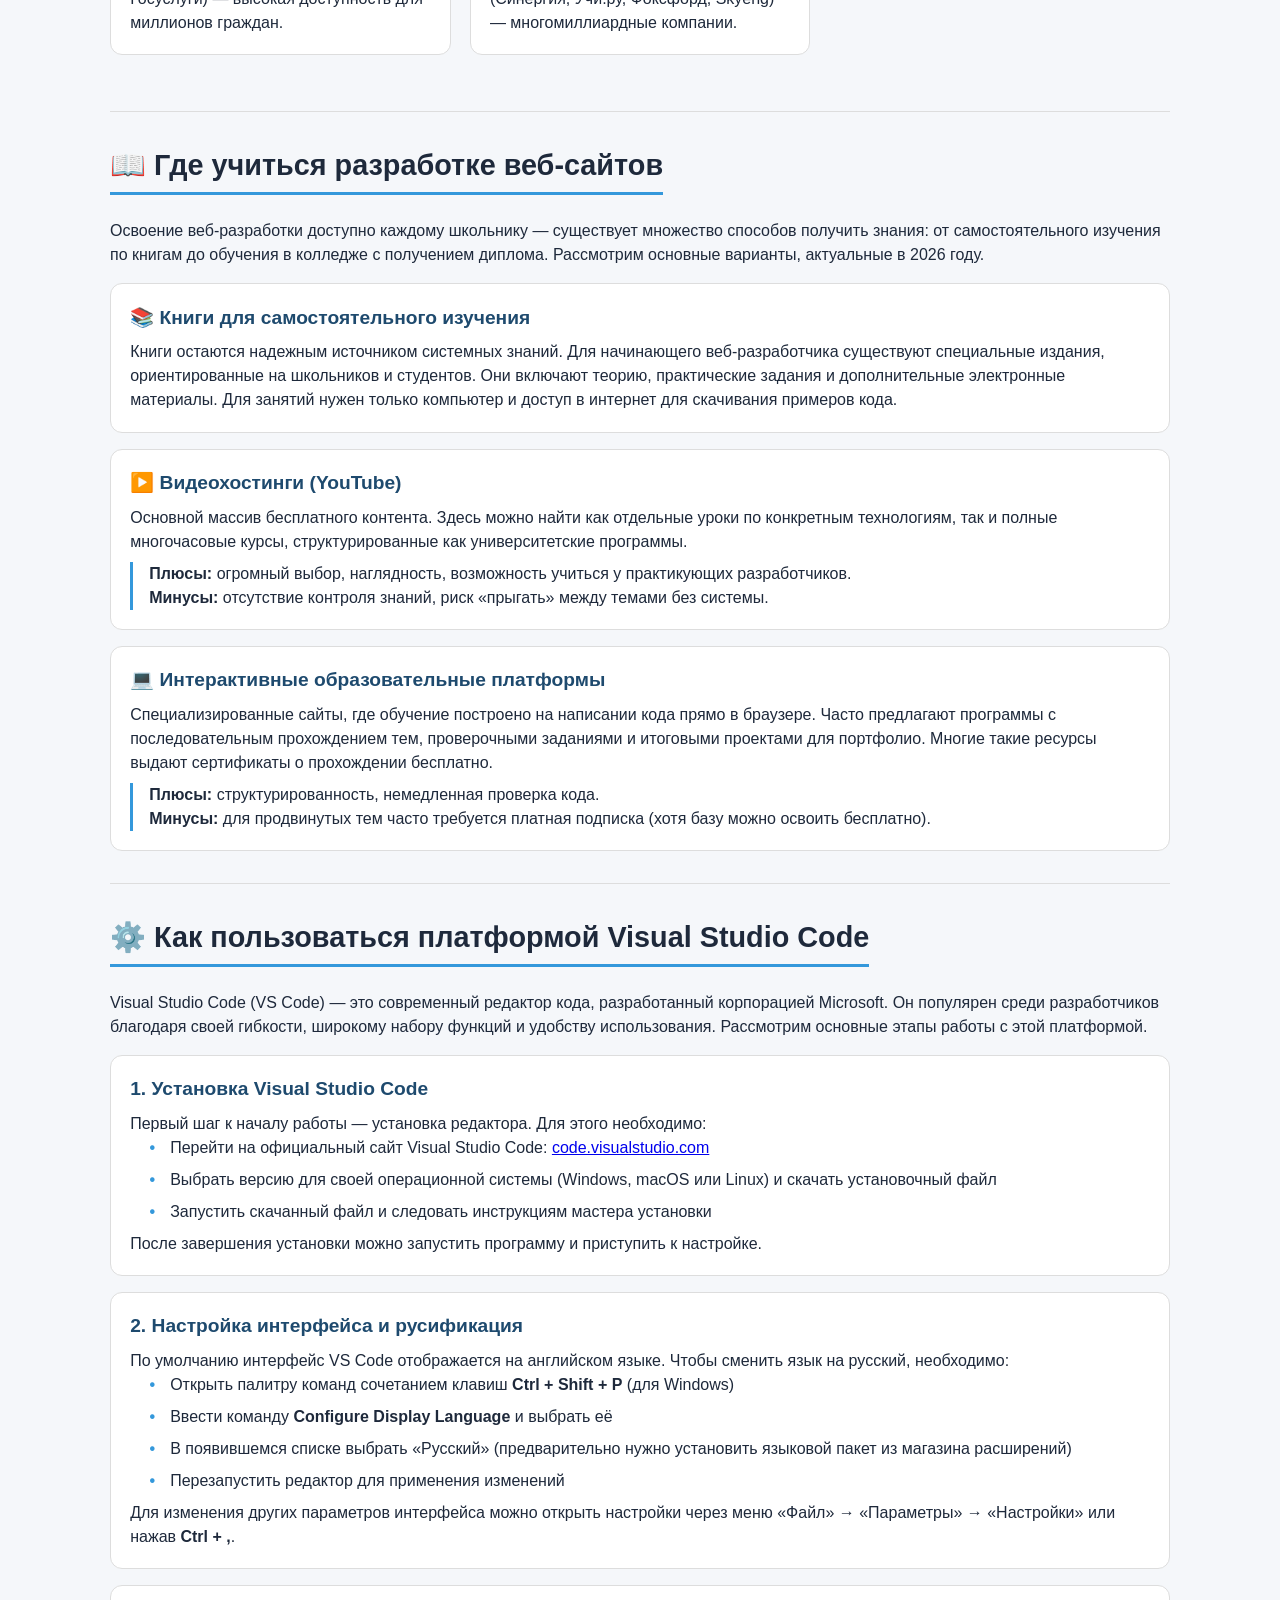
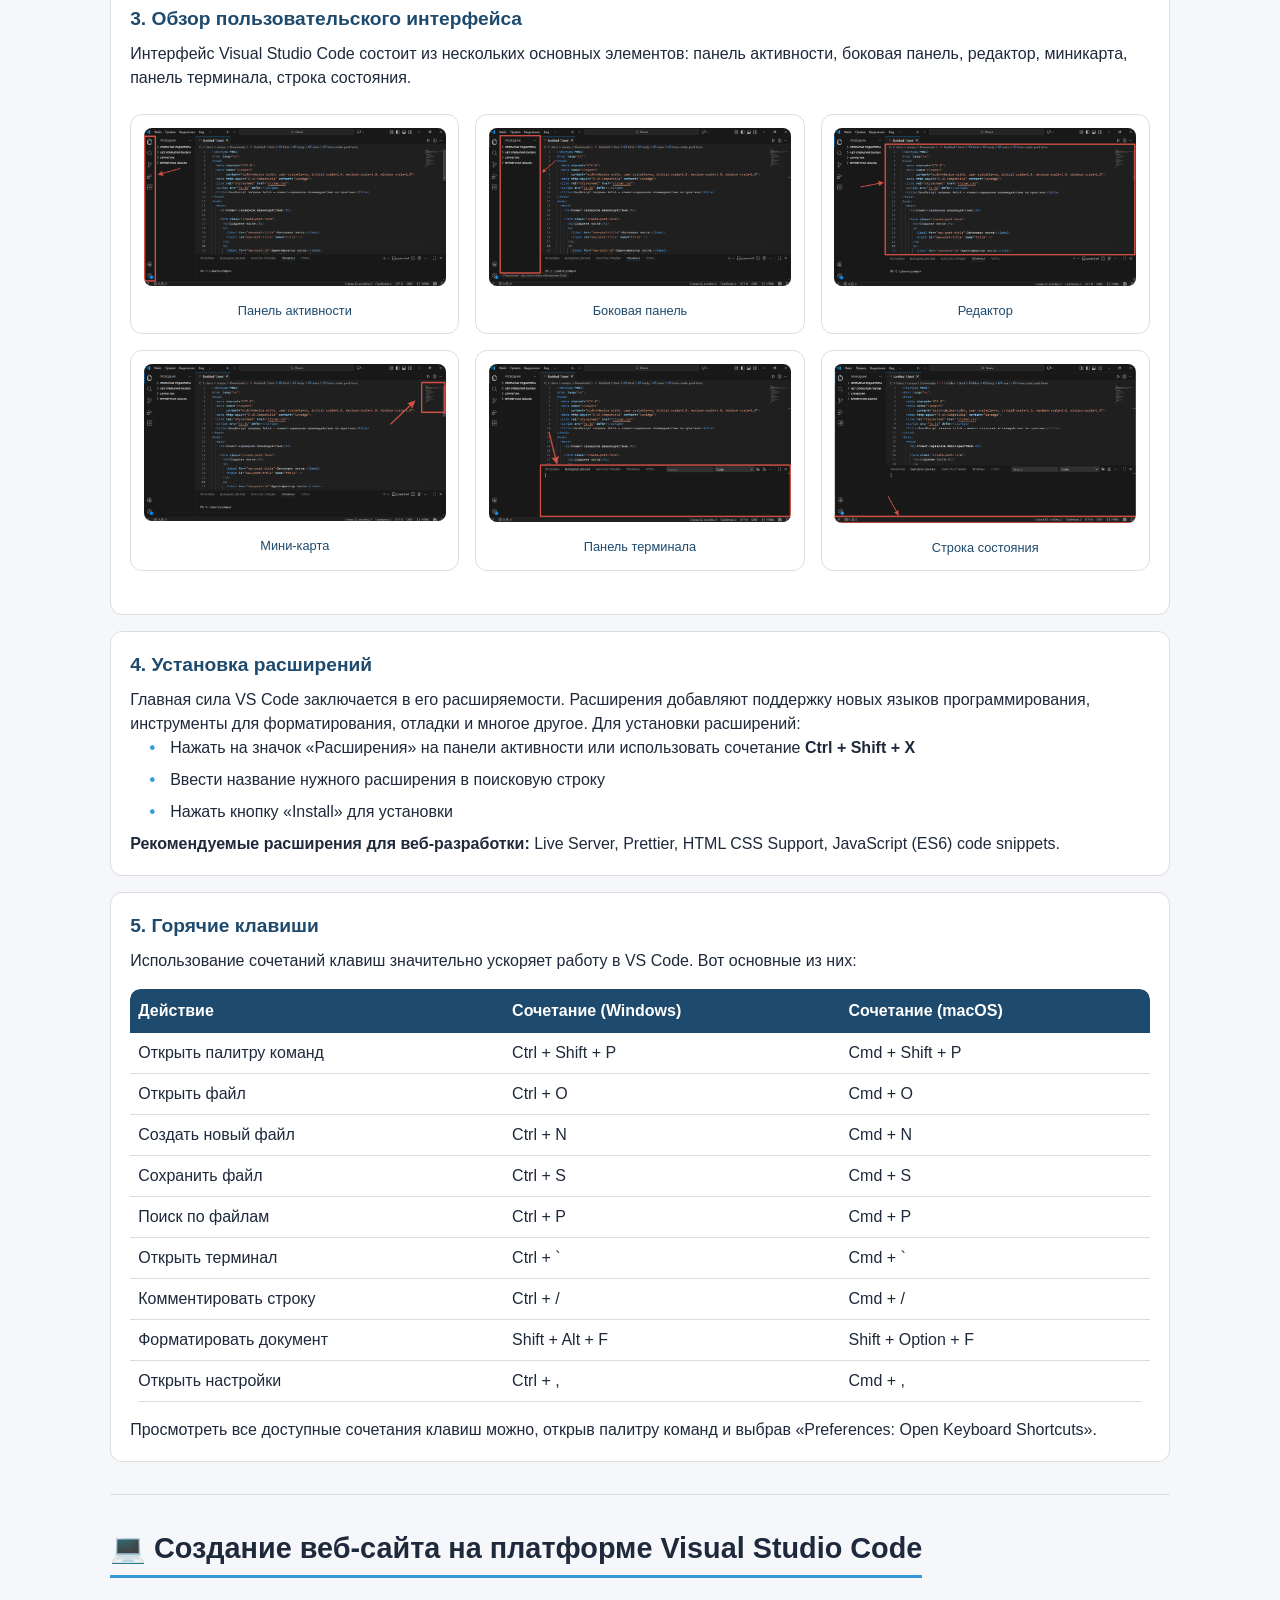
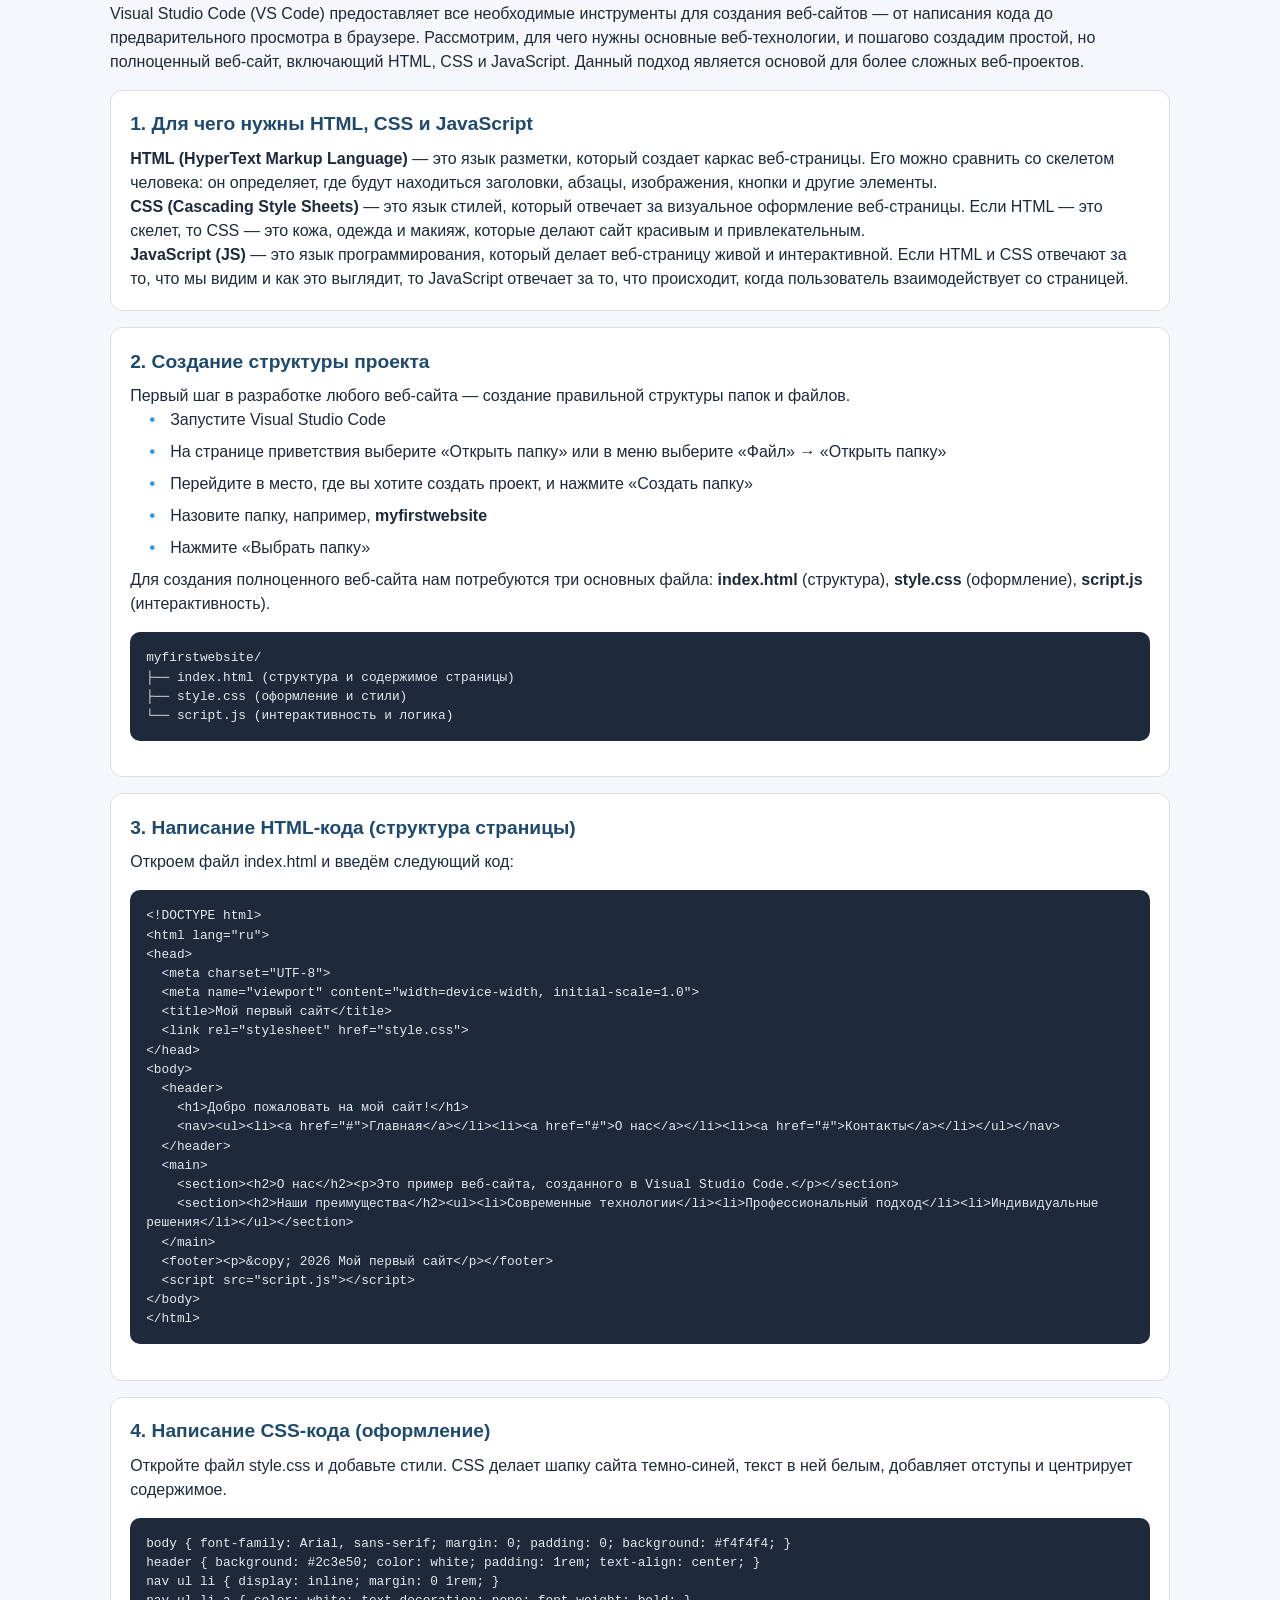
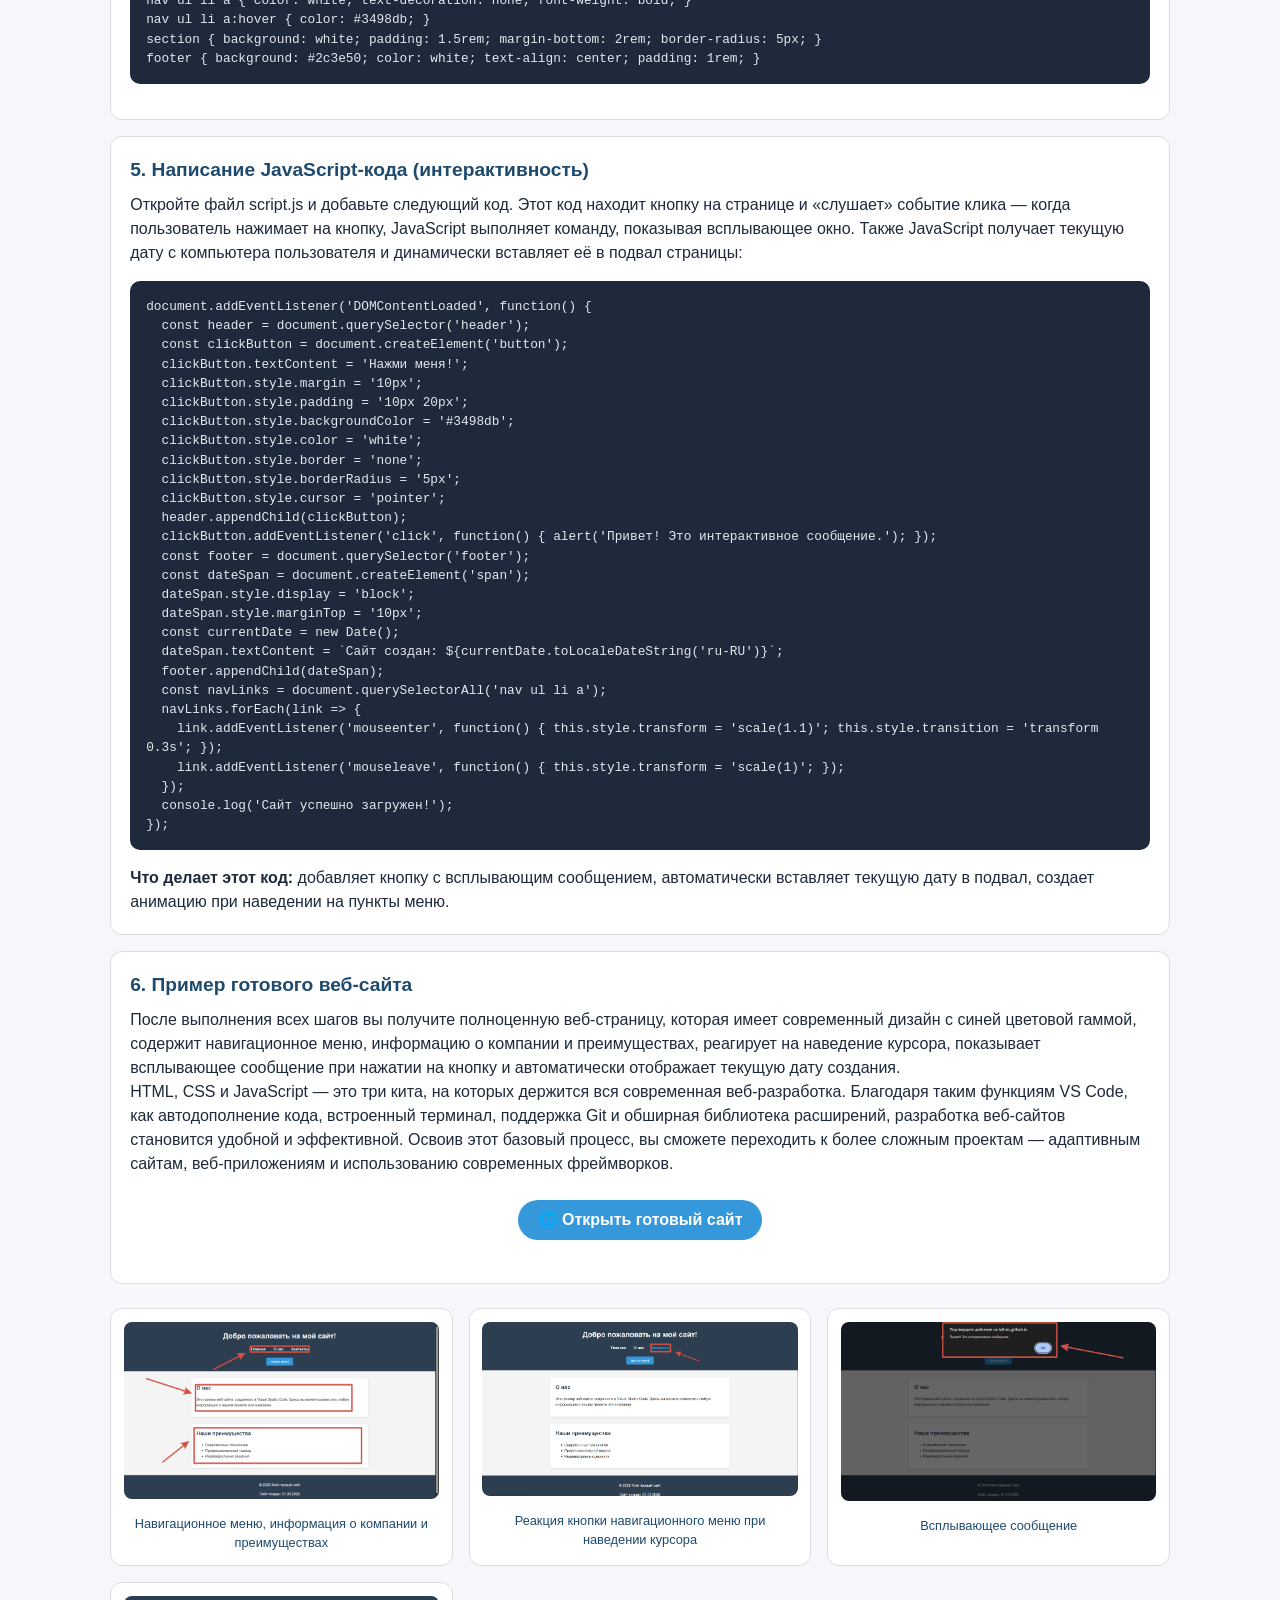
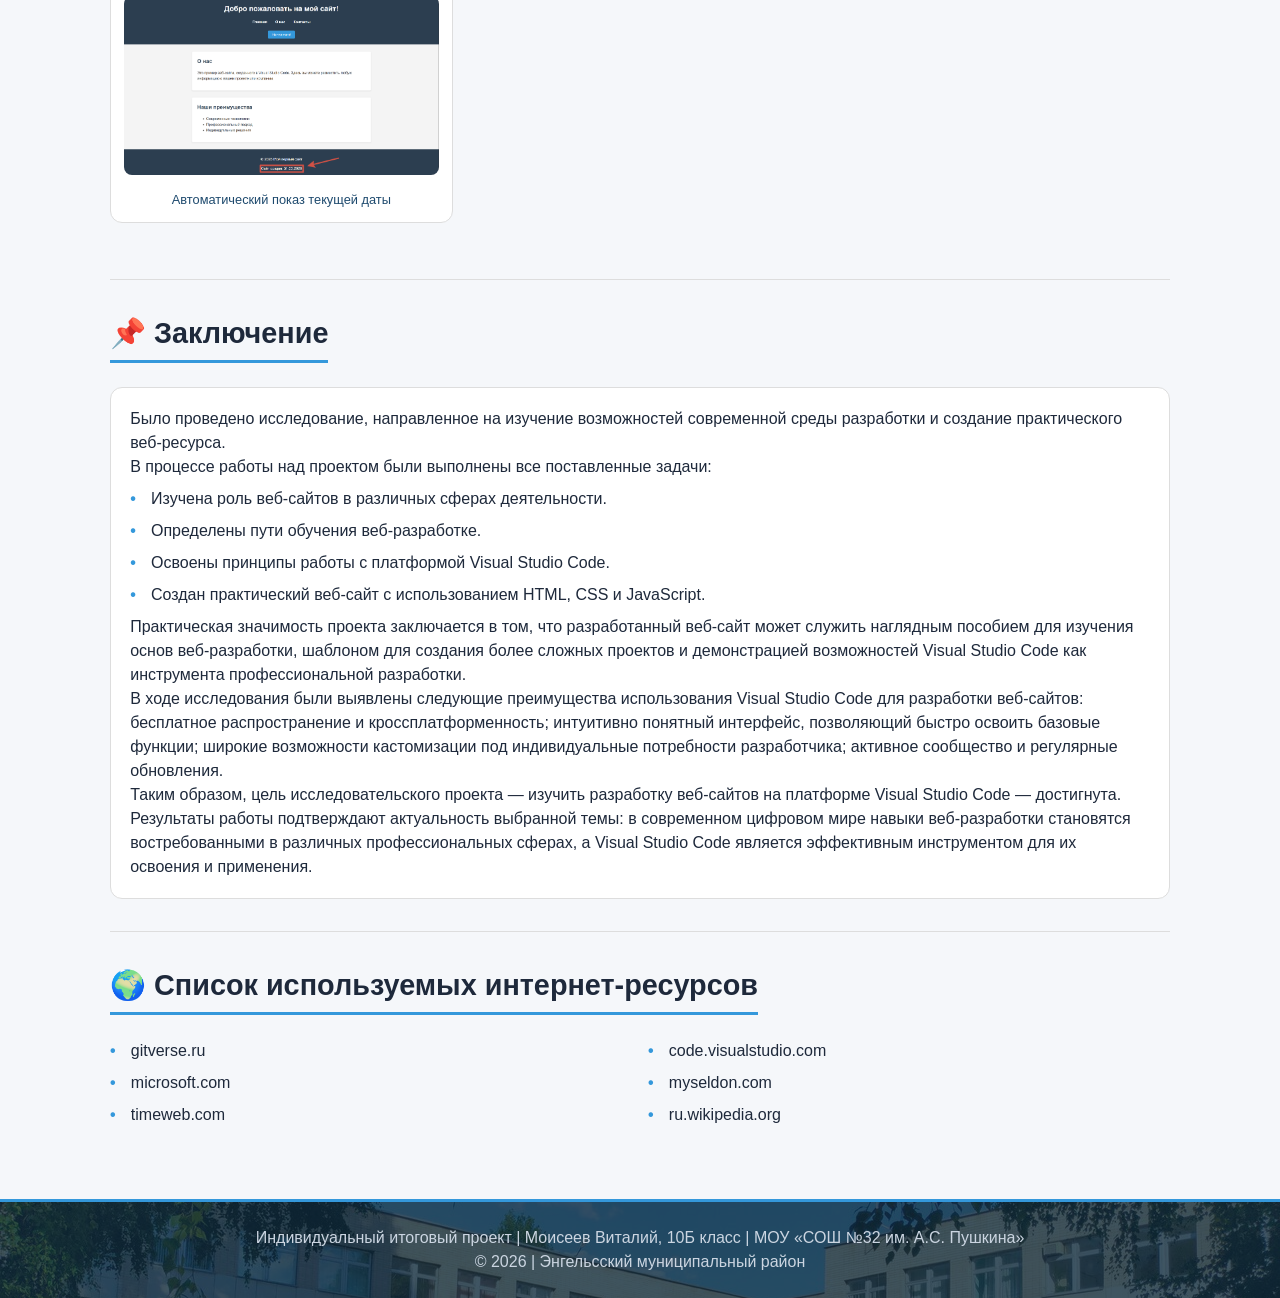
==== commit 8c019ced: "Add files via upload" ====
--- a/index.html
+++ b/index.html
@@ -180,23 +180,30 @@
         .site-link:hover {
             background: #2980b9;
         }
+        .table-wrapper {
+            overflow-x: auto;
+            margin: 1rem 0;
+            border-radius: 10px;
+        }
         .hotkeys-table {
             width: 100%;
+            min-width: 500px;
             border-collapse: collapse;
             background: white;
             border-radius: 10px;
             overflow: hidden;
-            margin: 1rem 0;
         }
         .hotkeys-table th {
             background: #1e4a6e;
             color: white;
-            padding: 8px;
+            padding: 10px 8px;
             text-align: left;
+            white-space: nowrap;
         }
         .hotkeys-table td {
             padding: 8px;
             border-bottom: 1px solid #ddd;
+            white-space: nowrap;
         }
         .footer {
             background: #0f2b3d;
@@ -276,6 +283,7 @@
                 </ul>
             </div>
         </section>
+
         <section style="padding: 2rem 0; border-bottom: 1px solid #ddd;">
             <h2 class="section-title">🌐 Для чего нужны веб-сайты?</h2>
             <p>В современном мире сложно представить успешную деятельность без присутствия в интернете. Веб-сайты перестали быть просто «визитными карточками» и превратились в мощные инструменты, решающие конкретные задачи в разных областях. Рассмотрим основные сферы применения веб-сайтов на конкретных примерах.</p>
@@ -287,6 +295,7 @@
                 <div class="card"><strong>📚 Образование</strong><br>Образовательные платформы (Синергия, Учи.ру, Фоксфорд, Skyeng) — многомиллиардные компании.</div>
             </div>
         </section>
+
         <section style="padding: 2rem 0; border-bottom: 1px solid #ddd;">
             <h2 class="section-title">📖 Где учиться разработке веб-сайтов</h2>
             <p>Освоение веб-разработки доступно каждому школьнику — существует множество способов получить знания: от самостоятельного изучения по книгам до обучения в колледже с получением диплома. Рассмотрим основные варианты, актуальные в 2026 году.</p>
@@ -314,6 +323,7 @@
                 </div>
             </div>
         </section>
+
         <section style="padding: 2rem 0; border-bottom: 1px solid #ddd;">
             <h2 class="section-title">⚙️ Как пользоваться платформой Visual Studio Code</h2>
             <p>Visual Studio Code (VS Code) — это современный редактор кода, разработанный корпорацией Microsoft. Он популярен среди разработчиков благодаря своей гибкости, широкому набору функций и удобству использования. Рассмотрим основные этапы работы с этой платформой.</p>
@@ -368,23 +378,28 @@
             <div class="learning-detail">
                 <h3>5. Горячие клавиши</h3>
                 <p>Использование сочетаний клавиш значительно ускоряет работу в VS Code. Вот основные из них:</p>
-                <table class="hotkeys-table">
-                    <thead><tr><th>Действие</th><th>Сочетание (Windows)</th><th>Сочетание (macOS)</th></tr></thead>
-                    <tbody>
-                        <tr><td>Открыть палитру команд</td><td>Ctrl + Shift + P</td><td>Cmd + Shift + P</td></tr>
-                        <tr><td>Открыть файл</td><td>Ctrl + O</td><td>Cmd + O</td></tr>
-                        <tr><td>Создать новый файл</td><td>Ctrl + N</td><td>Cmd + N</td></tr>
-                        <tr><td>Сохранить файл</td><td>Ctrl + S</td><td>Cmd + S</td></tr>
-                        <tr><td>Поиск по файлам</td><td>Ctrl + P</td><td>Cmd + P</td></tr>
-                        <tr><td>Открыть терминал</td><td>Ctrl + `</td><td>Cmd + `</td></tr>
-                        <tr><td>Комментировать строку</td><td>Ctrl + /</td><td>Cmd + /</td></tr>
-                        <tr><td>Форматировать документ</td><td>Shift + Alt + F</td><td>Shift + Option + F</td></tr>
-                        <tr><td>Открыть настройки</td><td>Ctrl + ,</td><td>Cmd + ,</td></tr>
-                    </tbody>
-                </table>
+                <div class="table-wrapper">
+                    <table class="hotkeys-table">
+                        <thead>
+                            <tr><th>Действие</th><th>Сочетание (Windows)</th><th>Сочетание (macOS)</th>
+                        </thead>
+                        <tbody>
+                            <tr><td>Открыть палитру команд</td><td>Ctrl + Shift + P</td><td>Cmd + Shift + P</td></tr>
+                            <tr><td>Открыть файл</td><td>Ctrl + O</td><td>Cmd + O</td></tr>
+                            <tr><td>Создать новый файл</td><td>Ctrl + N</td><td>Cmd + N</td></tr>
+                            <tr><td>Сохранить файл</td><td>Ctrl + S</td><td>Cmd + S</td></tr>
+                            <tr><td>Поиск по файлам</td><td>Ctrl + P</td><td>Cmd + P</td></tr>
+                            <tr><td>Открыть терминал</td><td>Ctrl + `</td><td>Cmd + `</td></tr>
+                            <tr><td>Комментировать строку</td><td>Ctrl + /</td><td>Cmd + /</td></tr>
+                            <tr><td>Форматировать документ</td><td>Shift + Alt + F</td><td>Shift + Option + F</td></tr>
+                            <tr><td>Открыть настройки</td><td>Ctrl + ,</td><td>Cmd + ,</td></tr>
+                        </tbody>
+                    </table>
+                </div>
                 <p>Просмотреть все доступные сочетания клавиш можно, открыв палитру команд и выбрав «Preferences: Open Keyboard Shortcuts».</p>
             </div>
         </section>
+
         <section style="padding: 2rem 0; border-bottom: 1px solid #ddd;">
             <h2 class="section-title">💻 Создание веб-сайта на платформе Visual Studio Code</h2>
             <p>Visual Studio Code (VS Code) предоставляет все необходимые инструменты для создания веб-сайтов — от написания кода до предварительного просмотра в браузере. Рассмотрим, для чего нужны основные веб-технологии, и пошагово создадим простой, но полноценный веб-сайт, включающий HTML, CSS и JavaScript. Данный подход является основой для более сложных веб-проектов.</p>
@@ -497,7 +512,7 @@
                 <p>После выполнения всех шагов вы получите полноценную веб-страницу, которая имеет современный дизайн с синей цветовой гаммой, содержит навигационное меню, информацию о компании и преимуществах, реагирует на наведение курсора, показывает всплывающее сообщение при нажатии на кнопку и автоматически отображает текущую дату создания.</p>
                 <p>HTML, CSS и JavaScript — это три кита, на которых держится вся современная веб-разработка. Благодаря таким функциям VS Code, как автодополнение кода, встроенный терминал, поддержка Git и обширная библиотека расширений, разработка веб-сайтов становится удобной и эффективной. Освоив этот базовый процесс, вы сможете переходить к более сложным проектам — адаптивным сайтам, веб-приложениям и использованию современных фреймворков.</p>
                 <p style="text-align: center; margin: 1rem 0;">
-                    <a href="firstwebsite/index.html" class="site-link">🌐 Открыть готовый сайт (папка firstwebsite)</a>
+                    <a href="firstwebsite/index.html" class="site-link">🌐 Открыть готовый сайт</a>
                 </p>
             </div>
 
@@ -508,6 +523,7 @@
                 <div class="screenshot-card"><img src="p4.png" alt="Автоматическая дата" onerror="this.style.display='none'"><div class="caption">Автоматический показ текущей даты</div></div>
             </div>
         </section>
+
         <section style="padding: 2rem 0; border-bottom: 1px solid #ddd;">
             <h2 class="section-title">📌 Заключение</h2>
             <div style="background: white; border-radius: 12px; padding: 1.2rem; border: 1px solid #ddd;">
@@ -524,6 +540,7 @@
                 <p>Таким образом, цель исследовательского проекта — изучить разработку веб-сайтов на платформе Visual Studio Code — достигнута. Результаты работы подтверждают актуальность выбранной темы: в современном цифровом мире навыки веб-разработки становятся востребованными в различных профессиональных сферах, а Visual Studio Code является эффективным инструментом для их освоения и применения.</p>
             </div>
         </section>
+
         <section style="padding: 2rem 0;">
             <h2 class="section-title">🌍 Список используемых интернет-ресурсов</h2>
             <ul class="list-styled" style="columns: 2;">
